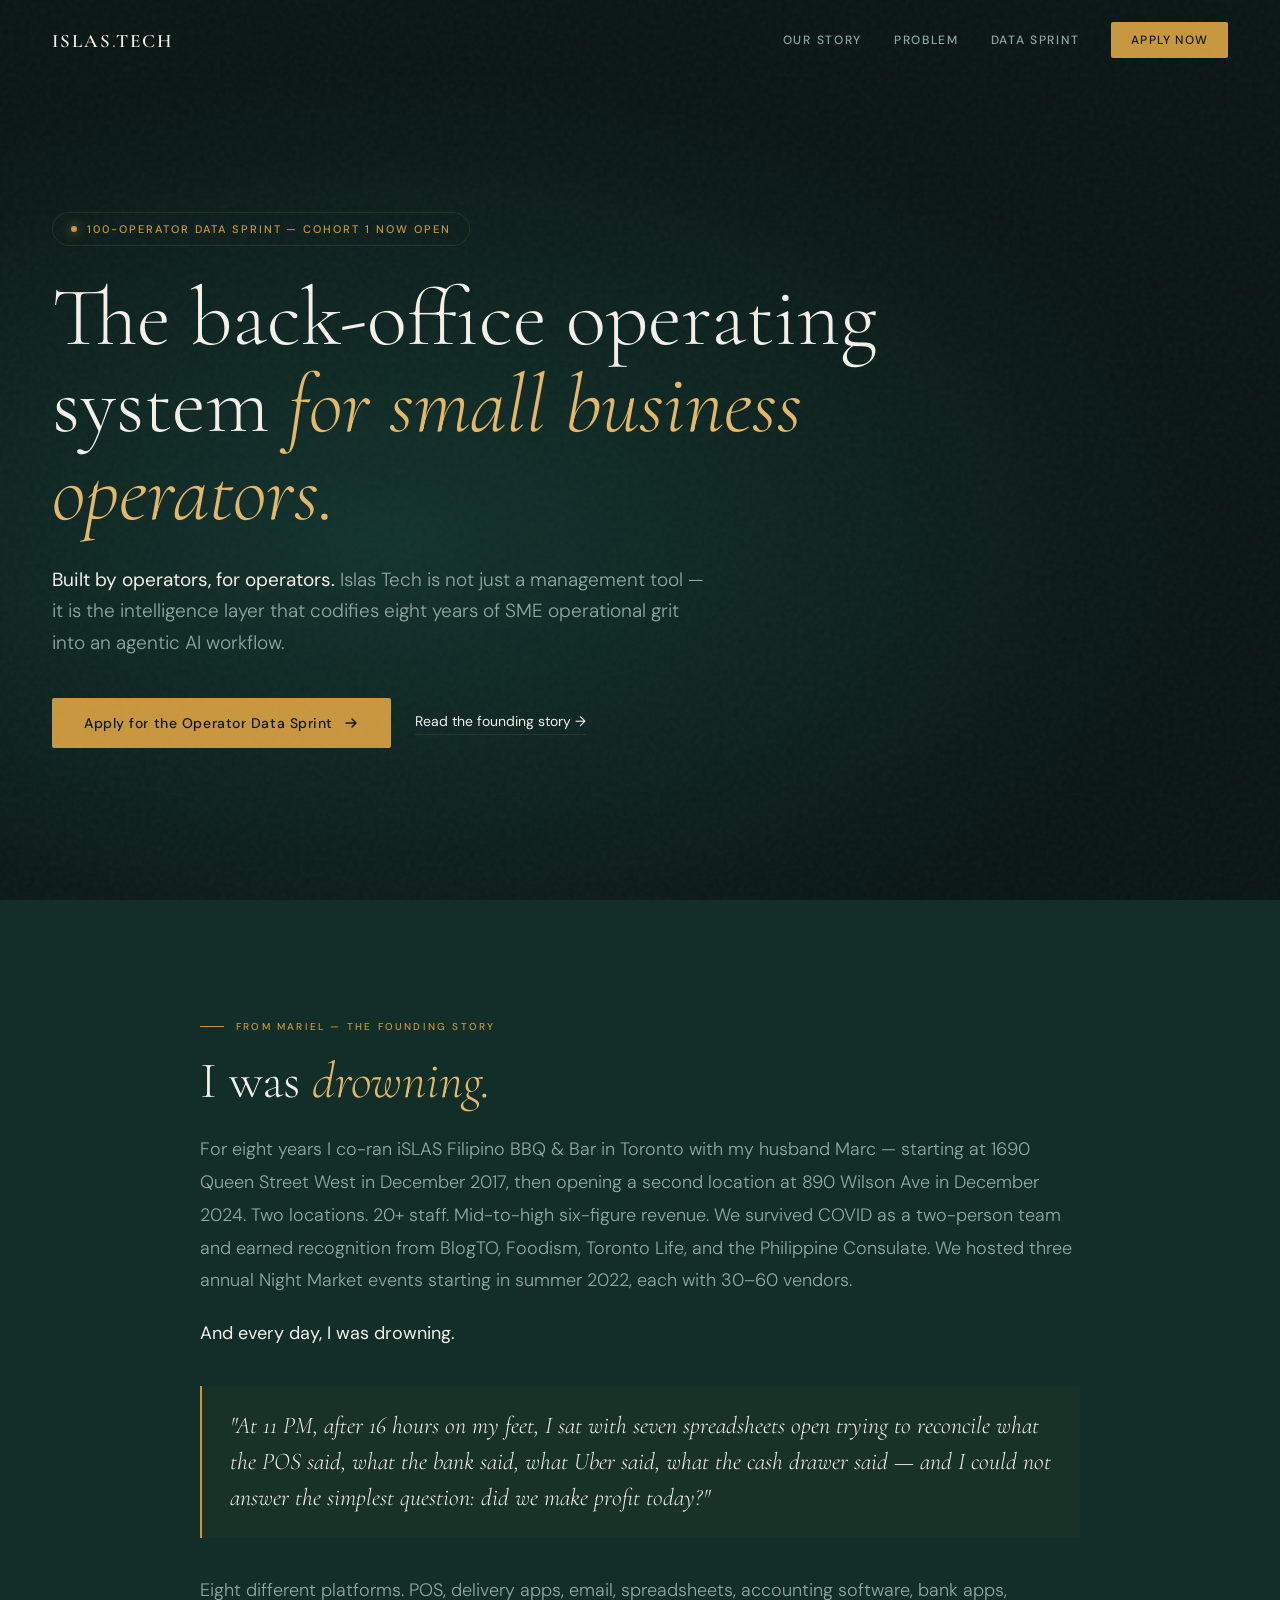
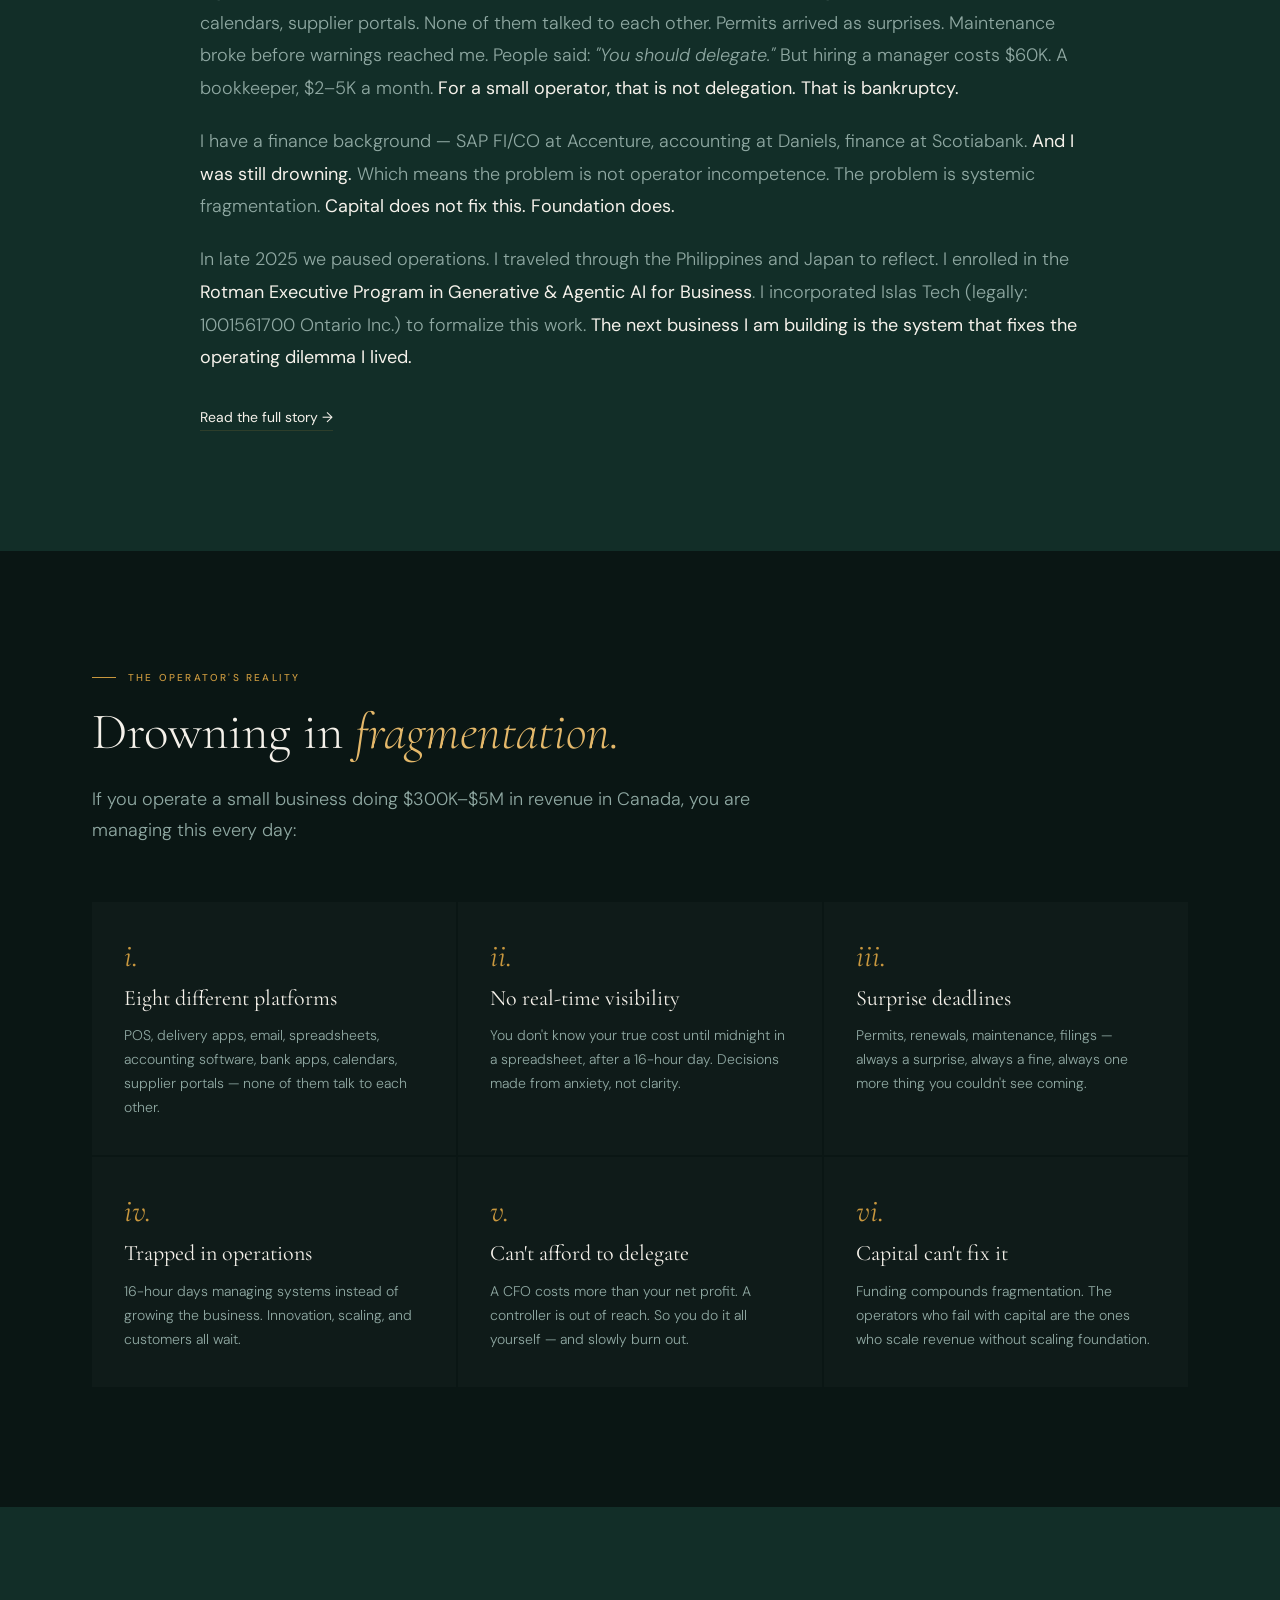
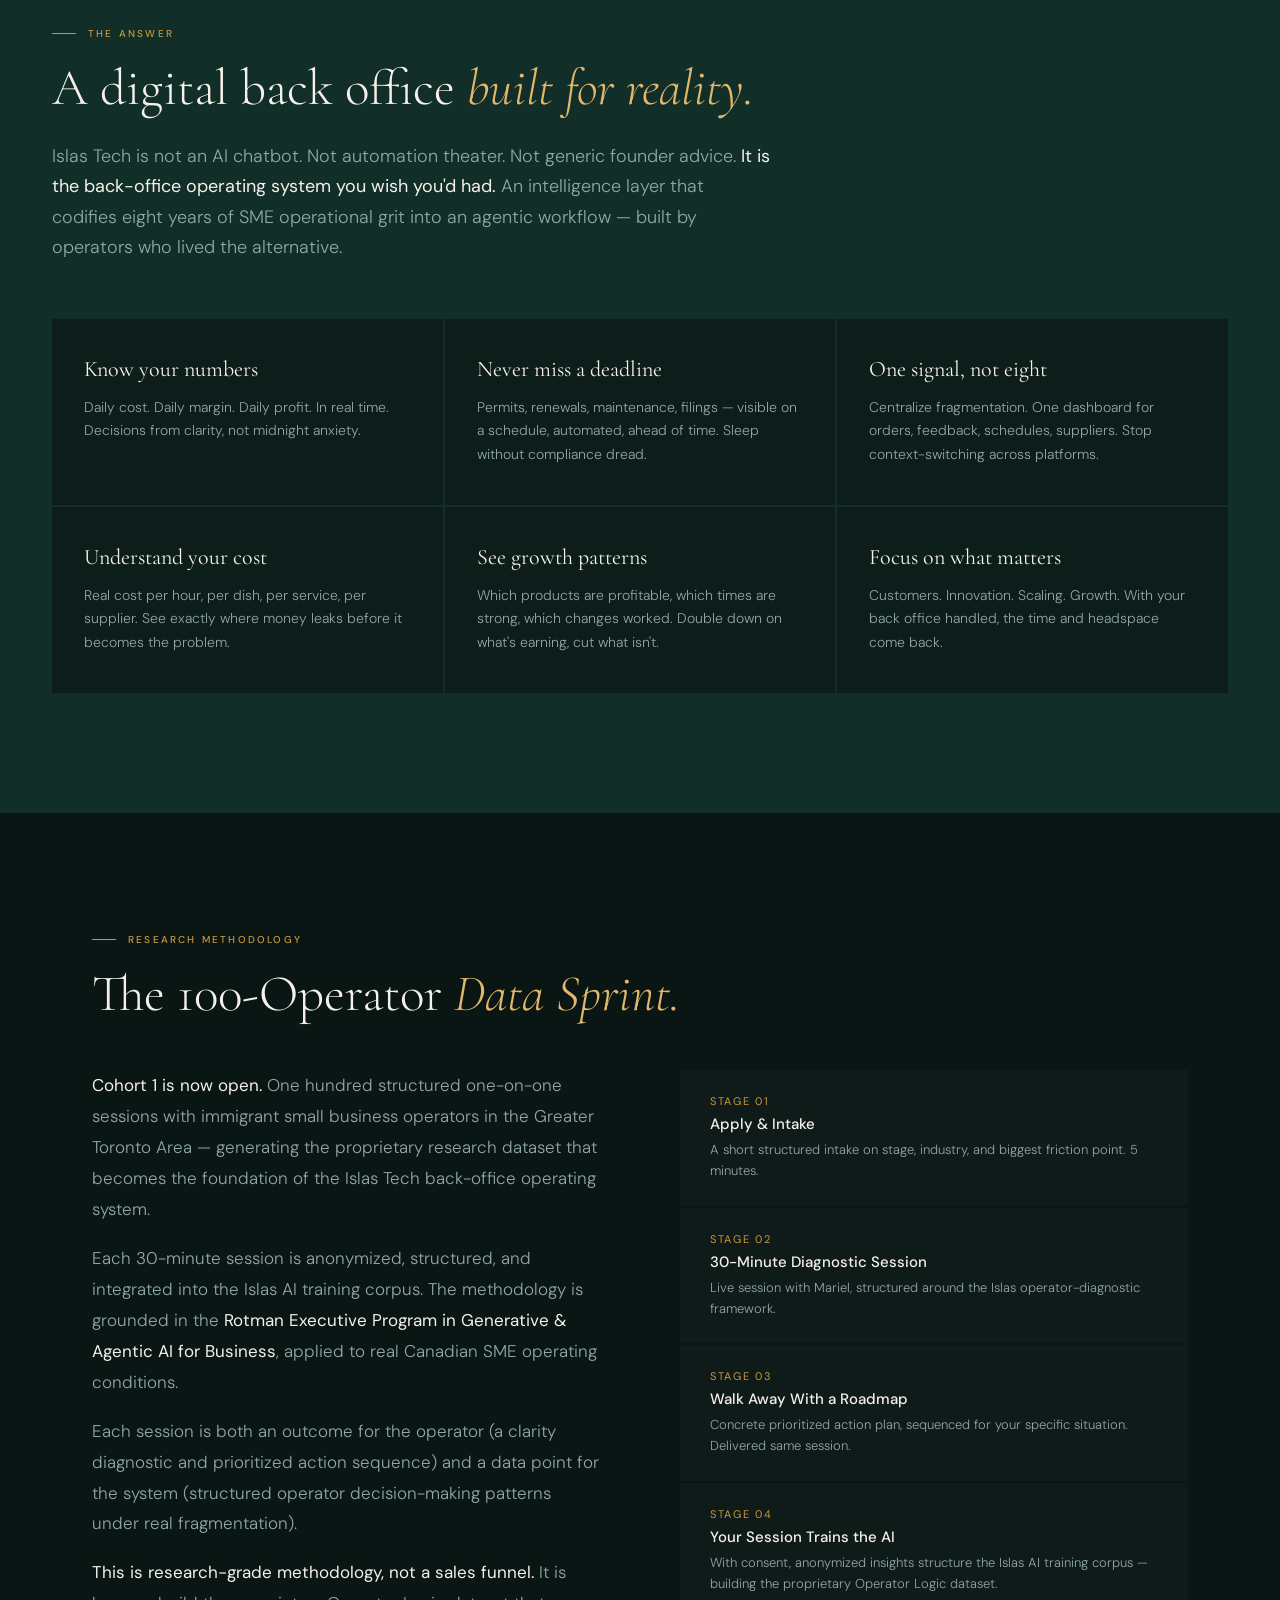
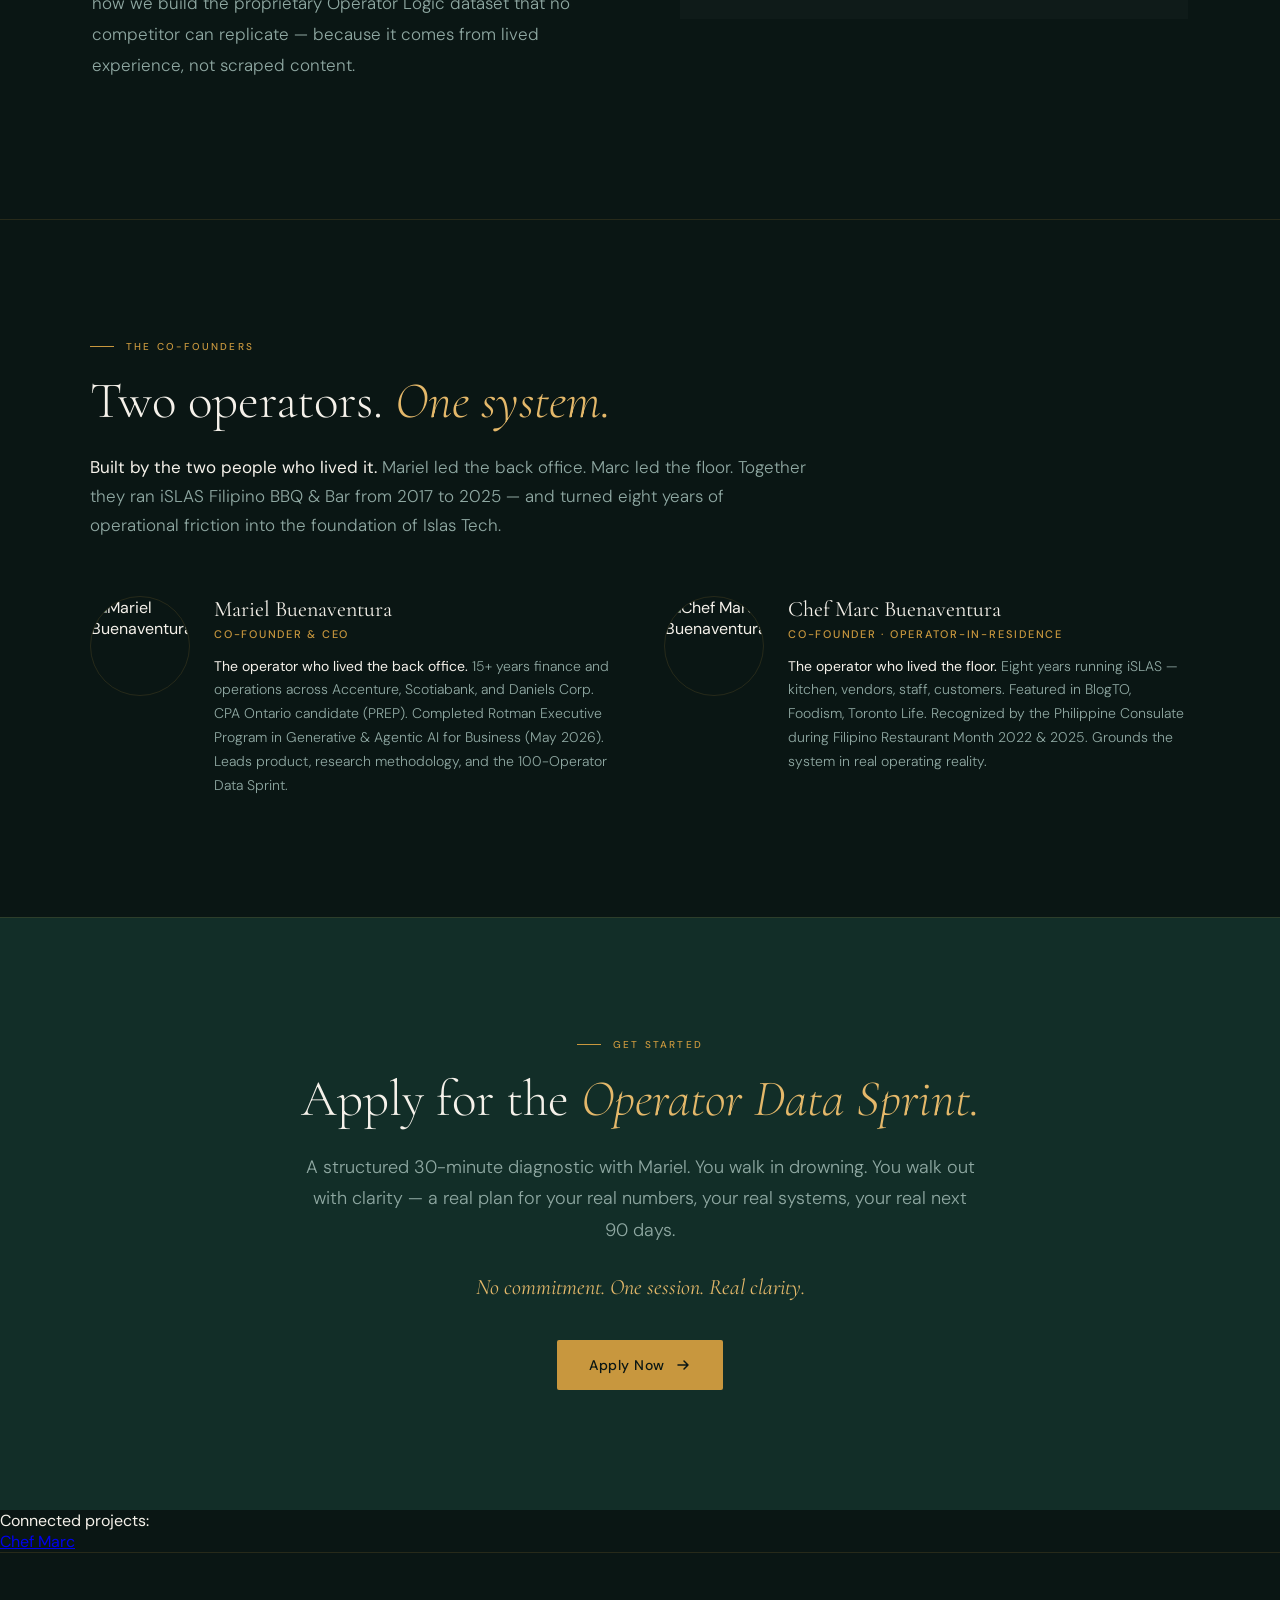
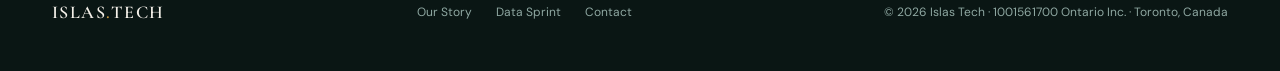
==== sites/islastech/index.html @ 88775cd3 "Initial deployment: Islas Tech + Chef Marc + Islas Hospitality ecosystem" ====
<!DOCTYPE html>
<html lang="en">
<head>
  <meta charset="UTF-8" />
  <meta name="viewport" content="width=device-width, initial-scale=1.0" />
  <title>Islas Tech — The back-office operating system for small business operators</title>
  <meta name="description" content="Built by operators, for operators. Islas Tech codifies eight years of SME operational grit into agentic AI. Apply for the 100-Operator Data Sprint.">
  <link rel="preconnect" href="https://fonts.googleapis.com">
  <link rel="preconnect" href="https://fonts.gstatic.com" crossorigin>
  <link href="https://fonts.googleapis.com/css2?family=Cormorant+Garamond:ital,wght@0,300;0,400;0,600;1,300;1,400&family=DM+Sans:wght@300;400;500&display=swap" rel="stylesheet">
  <style>
    :root {
      --ink: #0a1614;
      --forest: #122e28;
      --forest-mid: #1a4f47;
      --gold: #c8973e;
      --gold-light: #e4b86a;
      --gold-dim: rgba(200,151,62,0.15);
      --cream: #f5f1ea;
      --mist: #8fa8a2;
      --mist-dim: rgba(143,168,162,0.4);
    }
    *, *::before, *::after { box-sizing: border-box; margin: 0; padding: 0; }
    html { scroll-behavior: smooth; }
    body { font-family: 'DM Sans', sans-serif; background: var(--ink); color: var(--cream); overflow-x: hidden; }
    body::after {
      content: ''; position: fixed; inset: 0;
      background-image: url("data:image/svg+xml,%3Csvg viewBox='0 0 200 200' xmlns='http://www.w3.org/2000/svg'%3E%3Cfilter id='n'%3E%3CfeTurbulence type='fractalNoise' baseFrequency='0.85' numOctaves='4' stitchTiles='stitch'/%3E%3C/filter%3E%3Crect width='100%25' height='100%25' filter='url(%23n)' opacity='0.035'/%3E%3C/svg%3E");
      pointer-events: none; z-index: 999;
    }

    /* NAV */
    nav { position: fixed; top: 0; left: 0; right: 0; z-index: 100; display: flex; justify-content: space-between; align-items: center; padding: 22px 52px; transition: all 0.4s; }
    nav.scrolled { background: rgba(10,22,20,0.94); backdrop-filter: blur(16px); border-bottom: 1px solid var(--gold-dim); }
    .nav-logo { font-family: 'Cormorant Garamond', serif; font-size: 19px; font-weight: 600; letter-spacing: 0.1em; color: var(--cream); text-decoration: none; }
    .nav-logo span { color: var(--gold); }
    .nav-links { display: flex; gap: 32px; align-items: center; }
    .nav-link { font-size: 12px; font-weight: 500; letter-spacing: 0.14em; text-transform: uppercase; color: var(--mist); text-decoration: none; transition: color 0.2s; }
    .nav-link:hover { color: var(--gold); }
    .nav-cta { font-size: 12px; font-weight: 500; letter-spacing: 0.1em; text-transform: uppercase; color: var(--ink); background: var(--gold); padding: 10px 20px; border-radius: 2px; text-decoration: none; transition: background 0.2s; }
    .nav-cta:hover { background: var(--gold-light); }

    /* HERO */
    .hero { min-height: 100vh; display: flex; flex-direction: column; justify-content: center; padding: 160px 52px 100px; position: relative; overflow: hidden; }
    .hero-bg { position: absolute; inset: 0; background: radial-gradient(ellipse 100% 80% at 30% 60%, rgba(26,79,71,0.5) 0%, var(--ink) 65%); }
    .hero-grid { position: absolute; inset: 0; background-image: linear-gradient(rgba(200,151,62,0.04) 1px, transparent 1px), linear-gradient(90deg, rgba(200,151,62,0.04) 1px, transparent 1px); background-size: 72px 72px; mask-image: linear-gradient(to bottom, transparent, rgba(0,0,0,0.3) 40%, transparent); }
    .hero-content { position: relative; z-index: 2; max-width: 920px; }
    .status-pill { display: inline-flex; align-items: center; gap: 10px; padding: 9px 18px; border: 1px solid var(--gold-dim); border-radius: 100px; font-size: 11px; font-weight: 500; letter-spacing: 0.18em; color: var(--gold); text-transform: uppercase; margin-bottom: 28px; opacity: 0; animation: fadeUp 0.7s 0.2s forwards; }
    .status-pill .dot { width: 6px; height: 6px; border-radius: 50%; background: var(--gold); box-shadow: 0 0 12px var(--gold); animation: pulse 2.5s ease-in-out infinite; }
    @keyframes pulse { 0%, 100% { opacity: 1; box-shadow: 0 0 12px var(--gold); } 50% { opacity: 0.5; box-shadow: 0 0 4px var(--gold); } }
    .hero h1 { font-family: 'Cormorant Garamond', serif; font-size: clamp(46px, 6.5vw, 84px); font-weight: 300; line-height: 1.05; color: var(--cream); margin-bottom: 28px; opacity: 0; animation: fadeUp 0.9s 0.4s forwards; }
    .hero h1 em { font-style: italic; color: var(--gold-light); }
    .hero-sub { font-size: 19px; font-weight: 300; color: var(--mist); max-width: 660px; line-height: 1.65; margin-bottom: 40px; opacity: 0; animation: fadeUp 0.9s 0.6s forwards; }
    .hero-sub strong { color: var(--cream); font-weight: 400; }
    .hero-actions { display: flex; gap: 24px; align-items: center; flex-wrap: wrap; opacity: 0; animation: fadeUp 0.9s 0.8s forwards; }
    .btn-primary { display: inline-flex; align-items: center; gap: 10px; background: var(--gold); color: var(--ink); font-size: 14px; font-weight: 500; letter-spacing: 0.04em; padding: 16px 32px; border-radius: 2px; text-decoration: none; transition: all 0.2s; }
    .btn-primary:hover { background: var(--gold-light); transform: translateY(-1px); box-shadow: 0 12px 40px rgba(200,151,62,0.35); }
    .btn-primary svg { transition: transform 0.2s; }
    .btn-primary:hover svg { transform: translateX(4px); }
    .btn-text { display: inline-flex; align-items: center; gap: 8px; color: var(--cream); font-size: 14px; font-weight: 400; text-decoration: none; border-bottom: 1px solid var(--gold-dim); padding-bottom: 4px; transition: all 0.2s; }
    .btn-text:hover { color: var(--gold); border-bottom-color: var(--gold); }

    /* SECTION SHARED */
    .section-tag { font-size: 10px; font-weight: 500; letter-spacing: 0.22em; text-transform: uppercase; color: var(--gold); margin-bottom: 20px; display: flex; align-items: center; gap: 12px; }
    .section-tag::before { content: ''; width: 24px; height: 1px; background: var(--gold); }
    h2 { font-family: 'Cormorant Garamond', serif; font-size: clamp(32px, 4vw, 52px); font-weight: 300; line-height: 1.1; color: var(--cream); margin-bottom: 24px; }
    h2 em { font-style: italic; color: var(--gold-light); }

    /* TESTIMONY SECTION */
    .testimony-section { background: var(--forest); padding: 120px 52px; }
    .testimony-inner { max-width: 880px; margin: 0 auto; }
    .testimony-inner p { font-size: 18px; font-weight: 300; line-height: 1.82; color: var(--mist); margin-bottom: 20px; }
    .testimony-inner p strong { color: var(--cream); font-weight: 400; }
    .pull-quote { border-left: 2px solid var(--gold); padding: 22px 28px; margin: 36px 0; background: rgba(200,151,62,0.04); }
    .pull-quote p { font-family: 'Cormorant Garamond', serif; font-size: 24px; font-weight: 300; font-style: italic; color: var(--cream); line-height: 1.5; margin: 0; }
    .testimony-link { margin-top: 32px; }

    /* PROBLEM SECTION */
    .problem-section { padding: 120px 52px; max-width: 1200px; margin: 0 auto; }
    .problem-intro { max-width: 720px; margin-bottom: 56px; }
    .problem-intro p { font-size: 18px; font-weight: 300; line-height: 1.7; color: var(--mist); }
    .problem-grid { display: grid; grid-template-columns: repeat(3, 1fr); gap: 2px; }
    .problem-card { background: rgba(255,255,255,0.02); padding: 36px 32px; border-top: 2px solid transparent; transition: all 0.3s; }
    .problem-card:hover { border-top-color: var(--gold); background: rgba(200,151,62,0.04); }
    .problem-num { font-family: 'Cormorant Garamond', serif; font-size: 32px; font-style: italic; color: var(--gold); margin-bottom: 12px; line-height: 1; }
    .problem-card h3 { font-family: 'Cormorant Garamond', serif; font-size: 22px; font-weight: 400; color: var(--cream); margin-bottom: 12px; line-height: 1.3; }
    .problem-card p { font-size: 14px; font-weight: 300; color: var(--mist); line-height: 1.7; }

    /* SOLUTION SECTION */
    .solution-section { background: var(--forest); padding: 120px 52px; }
    .solution-inner { max-width: 1200px; margin: 0 auto; }
    .solution-intro { max-width: 720px; margin-bottom: 56px; }
    .solution-intro p { font-size: 18px; font-weight: 300; line-height: 1.7; color: var(--mist); }
    .solution-intro strong { color: var(--cream); font-weight: 400; }
    .solution-grid { display: grid; grid-template-columns: repeat(3, 1fr); gap: 2px; }
    .solution-card { background: rgba(10,22,20,0.7); padding: 36px 32px; border-bottom: 2px solid transparent; transition: all 0.3s; }
    .solution-card:hover { border-bottom-color: var(--gold); background: rgba(10,22,20,0.95); }
    .solution-card h3 { font-family: 'Cormorant Garamond', serif; font-size: 22px; font-weight: 400; color: var(--cream); margin-bottom: 12px; line-height: 1.3; }
    .solution-card p { font-size: 14px; font-weight: 300; color: var(--mist); line-height: 1.7; }

    /* DATA SPRINT SECTION */
    .sprint-section { padding: 120px 52px; max-width: 1200px; margin: 0 auto; }
    .sprint-grid { display: grid; grid-template-columns: 1fr 1fr; gap: 80px; align-items: start; }
    .sprint-text p { font-size: 17px; font-weight: 300; line-height: 1.82; color: var(--mist); margin-bottom: 18px; }
    .sprint-text strong { color: var(--cream); font-weight: 400; }
    .sprint-stages { display: flex; flex-direction: column; gap: 2px; }
    .sprint-stage { padding: 24px 28px; background: rgba(255,255,255,0.02); border-left: 2px solid transparent; transition: all 0.3s; }
    .sprint-stage:hover { border-left-color: var(--gold); background: rgba(200,151,62,0.04); }
    .sprint-stage-num { font-size: 11px; letter-spacing: 0.15em; text-transform: uppercase; color: var(--gold); margin-bottom: 6px; }
    .sprint-stage h4 { font-size: 15px; font-weight: 500; color: var(--cream); margin-bottom: 6px; }
    .sprint-stage p { font-size: 13px; font-weight: 300; color: var(--mist); line-height: 1.6; }

    /* CO-FOUNDERS COMPACT */
    .founders-compact { background: var(--ink); padding: 120px 52px; border-top: 1px solid var(--gold-dim); }
    .founders-compact-inner { max-width: 1100px; margin: 0 auto; }
    .founders-compact-header { max-width: 720px; margin-bottom: 56px; }
    .founders-compact-header p { font-size: 17px; font-weight: 300; line-height: 1.7; color: var(--mist); margin-top: 16px; }
    .founders-compact-header strong { color: var(--cream); font-weight: 400; }
    .founders-compact-grid { display: grid; grid-template-columns: 1fr 1fr; gap: 48px; }
    .founder-row { display: grid; grid-template-columns: 100px 1fr; gap: 24px; align-items: start; }
    .founder-avatar { width: 100px; height: 100px; border-radius: 50%; overflow: hidden; border: 1px solid var(--gold-dim); }
    .founder-avatar img { width: 100%; height: 100%; object-fit: cover; object-position: center top; display: block; }
    .founder-info-name { font-family: 'Cormorant Garamond', serif; font-size: 22px; font-weight: 400; color: var(--cream); line-height: 1.2; margin-bottom: 4px; }
    .founder-info-role { font-size: 11px; font-weight: 500; letter-spacing: 0.16em; text-transform: uppercase; color: var(--gold); margin-bottom: 14px; }
    .founder-info-bio { font-size: 14px; font-weight: 300; line-height: 1.7; color: var(--mist); }
    .founder-info-bio strong { color: var(--cream); font-weight: 400; }

    /* APPLY CTA */
    .apply-section { background: var(--forest); padding: 120px 52px; text-align: center; border-top: 1px solid var(--gold-dim); }    .apply-inner { max-width: 680px; margin: 0 auto; }
    .apply-section h2 { font-size: clamp(36px, 4vw, 56px); margin-bottom: 24px; }
    .apply-section > .apply-inner > p { font-size: 18px; font-weight: 300; color: var(--mist); line-height: 1.75; margin-bottom: 16px; }
    .apply-section .tagline { font-family: 'Cormorant Garamond', serif; font-size: 22px; font-style: italic; color: var(--gold-light); margin: 28px 0 40px; }

    /* FOOTER */
    footer { border-top: 1px solid var(--gold-dim); padding: 48px 52px; display: flex; justify-content: space-between; align-items: center; flex-wrap: wrap; gap: 16px; }
    .footer-logo { font-family: 'Cormorant Garamond', serif; font-size: 18px; font-weight: 600; color: var(--cream); letter-spacing: 0.08em; }
    .footer-logo span { color: var(--gold); }
    footer p { font-size: 12px; color: var(--mist); }
    .footer-meta { display: flex; gap: 24px; align-items: center; }
    .footer-meta a { font-size: 12px; color: var(--mist); text-decoration: none; transition: color 0.2s; }
    .footer-meta a:hover { color: var(--gold); }

    /* ANIMATIONS */
    @keyframes fadeUp { from { opacity: 0; transform: translateY(24px); } to { opacity: 1; transform: translateY(0); } }

    /* RESPONSIVE */
    @media (max-width: 900px) {
      nav { padding: 20px 24px; }
      .nav-links .nav-link { display: none; }
      .hero { padding: 120px 24px 80px; }
      .hero-actions { gap: 16px; }
      .testimony-section { padding: 80px 24px; }
      .problem-section { padding: 80px 24px; }
      .problem-grid { grid-template-columns: 1fr; }
      .solution-section { padding: 80px 24px; }
      .solution-grid { grid-template-columns: 1fr; }
      .sprint-section { padding: 80px 24px; }
      .sprint-grid { grid-template-columns: 1fr; gap: 48px; }
      .founders-compact { padding: 80px 24px; }
      .founders-compact-grid { grid-template-columns: 1fr; gap: 40px; }
      .founder-row { grid-template-columns: 80px 1fr; gap: 20px; }
      .founder-avatar { width: 80px; height: 80px; }
      .apply-section { padding: 80px 24px; }
      footer { flex-direction: column; gap: 16px; text-align: center; padding: 40px 24px; }
    }
  </style>
</head>
<body>

  <nav id="nav">
    <a href="index.html" class="nav-logo">ISLAS<span>.</span>TECH</a>
    <div class="nav-links">
      <a href="about.html" class="nav-link">Our Story</a>
      <a href="#problem" class="nav-link">Problem</a>
      <a href="#sprint" class="nav-link">Data Sprint</a>
      <a href="https://calendly.com/mariel-islastech" class="nav-cta">Apply Now</a>
    </div>
  </nav>

  <!-- HERO -->
  <section class="hero">
    <div class="hero-bg"></div>
    <div class="hero-grid"></div>
    <div class="hero-content">
      <div class="status-pill">
        <span class="dot"></span>
        <span>100-Operator Data Sprint — Cohort 1 Now Open</span>
      </div>
      <h1>The back-office operating system <em>for small business operators.</em></h1>
      <p class="hero-sub"><strong>Built by operators, for operators.</strong> Islas Tech is not just a management tool — it is the intelligence layer that codifies eight years of SME operational grit into an agentic AI workflow.</p>
      <div class="hero-actions">
        <a href="https://calendly.com/mariel-islastech" class="btn-primary">
          Apply for the Operator Data Sprint
          <svg width="16" height="16" viewBox="0 0 16 16" fill="none"><path d="M3 8h10M9 4l4 4-4 4" stroke="currentColor" stroke-width="1.5" stroke-linecap="round" stroke-linejoin="round"/></svg>
        </a>
        <a href="about.html" class="btn-text">Read the founding story →</a>
      </div>
    </div>
  </section>

  <!-- TESTIMONY -->
  <section class="testimony-section">
    <div class="testimony-inner">
      <div class="section-tag">From Mariel — The Founding Story</div>
      <h2>I was <em>drowning.</em></h2>
      <p>For eight years I co-ran iSLAS Filipino BBQ & Bar in Toronto with my husband Marc — starting at 1690 Queen Street West in December 2017, then opening a second location at 890 Wilson Ave in December 2024. Two locations. 20+ staff. Mid-to-high six-figure revenue. We survived COVID as a two-person team and earned recognition from BlogTO, Foodism, Toronto Life, and the Philippine Consulate. We hosted three annual Night Market events starting in summer 2022, each with 30–60 vendors.</p>
      <p><strong>And every day, I was drowning.</strong></p>
      <div class="pull-quote">
        <p>"At 11 PM, after 16 hours on my feet, I sat with seven spreadsheets open trying to reconcile what the POS said, what the bank said, what Uber said, what the cash drawer said — and I could not answer the simplest question: did we make profit today?"</p>
      </div>
      <p>Eight different platforms. POS, delivery apps, email, spreadsheets, accounting software, bank apps, calendars, supplier portals. None of them talked to each other. Permits arrived as surprises. Maintenance broke before warnings reached me. People said: <em>"You should delegate."</em> But hiring a manager costs $60K. A bookkeeper, $2–5K a month. <strong>For a small operator, that is not delegation. That is bankruptcy.</strong></p>
      <p>I have a finance background — SAP FI/CO at Accenture, accounting at Daniels, finance at Scotiabank. <strong>And I was still drowning.</strong> Which means the problem is not operator incompetence. The problem is systemic fragmentation. <strong>Capital does not fix this. Foundation does.</strong></p>
      <p>In late 2025 we paused operations. I traveled through the Philippines and Japan to reflect. I enrolled in the <strong>Rotman Executive Program in Generative & Agentic AI for Business</strong>. I incorporated Islas Tech (legally: 1001561700 Ontario Inc.) to formalize this work. <strong>The next business I am building is the system that fixes the operating dilemma I lived.</strong></p>
      <div class="testimony-link">
        <a href="about.html" class="btn-text">Read the full story →</a>
      </div>
    </div>
  </section>

  <!-- PROBLEM -->
  <section class="problem-section" id="problem">
    <div class="section-tag">The Operator's Reality</div>
    <h2>Drowning in <em>fragmentation.</em></h2>
    <div class="problem-intro">
      <p>If you operate a small business doing $300K–$5M in revenue in Canada, you are managing this every day:</p>
    </div>
    <div class="problem-grid">
      <div class="problem-card">
        <div class="problem-num">i.</div>
        <h3>Eight different platforms</h3>
        <p>POS, delivery apps, email, spreadsheets, accounting software, bank apps, calendars, supplier portals — none of them talk to each other.</p>
      </div>
      <div class="problem-card">
        <div class="problem-num">ii.</div>
        <h3>No real-time visibility</h3>
        <p>You don't know your true cost until midnight in a spreadsheet, after a 16-hour day. Decisions made from anxiety, not clarity.</p>
      </div>
      <div class="problem-card">
        <div class="problem-num">iii.</div>
        <h3>Surprise deadlines</h3>
        <p>Permits, renewals, maintenance, filings — always a surprise, always a fine, always one more thing you couldn't see coming.</p>
      </div>
      <div class="problem-card">
        <div class="problem-num">iv.</div>
        <h3>Trapped in operations</h3>
        <p>16-hour days managing systems instead of growing the business. Innovation, scaling, and customers all wait.</p>
      </div>
      <div class="problem-card">
        <div class="problem-num">v.</div>
        <h3>Can't afford to delegate</h3>
        <p>A CFO costs more than your net profit. A controller is out of reach. So you do it all yourself — and slowly burn out.</p>
      </div>
      <div class="problem-card">
        <div class="problem-num">vi.</div>
        <h3>Capital can't fix it</h3>
        <p>Funding compounds fragmentation. The operators who fail with capital are the ones who scale revenue without scaling foundation.</p>
      </div>
    </div>
  </section>

  <!-- SOLUTION -->
  <section class="solution-section">
    <div class="solution-inner">
      <div class="section-tag">The Answer</div>
      <h2>A digital back office <em>built for reality.</em></h2>
      <div class="solution-intro">
        <p>Islas Tech is not an AI chatbot. Not automation theater. Not generic founder advice. <strong>It is the back-office operating system you wish you'd had.</strong> An intelligence layer that codifies eight years of SME operational grit into an agentic workflow — built by operators who lived the alternative.</p>
      </div>
      <div class="solution-grid">
        <div class="solution-card">
          <h3>Know your numbers</h3>
          <p>Daily cost. Daily margin. Daily profit. In real time. Decisions from clarity, not midnight anxiety.</p>
        </div>
        <div class="solution-card">
          <h3>Never miss a deadline</h3>
          <p>Permits, renewals, maintenance, filings — visible on a schedule, automated, ahead of time. Sleep without compliance dread.</p>
        </div>
        <div class="solution-card">
          <h3>One signal, not eight</h3>
          <p>Centralize fragmentation. One dashboard for orders, feedback, schedules, suppliers. Stop context-switching across platforms.</p>
        </div>
        <div class="solution-card">
          <h3>Understand your cost</h3>
          <p>Real cost per hour, per dish, per service, per supplier. See exactly where money leaks before it becomes the problem.</p>
        </div>
        <div class="solution-card">
          <h3>See growth patterns</h3>
          <p>Which products are profitable, which times are strong, which changes worked. Double down on what's earning, cut what isn't.</p>
        </div>
        <div class="solution-card">
          <h3>Focus on what matters</h3>
          <p>Customers. Innovation. Scaling. Growth. With your back office handled, the time and headspace come back.</p>
        </div>
      </div>
    </div>
  </section>

  <!-- DATA SPRINT (Research Methodology) -->
  <section class="sprint-section" id="sprint">
    <div class="section-tag">Research Methodology</div>
    <h2>The 100-Operator <em>Data Sprint.</em></h2>
    <div class="sprint-grid" style="margin-top: 48px;">
      <div class="sprint-text">
        <p><strong>Cohort 1 is now open.</strong> One hundred structured one-on-one sessions with immigrant small business operators in the Greater Toronto Area — generating the proprietary research dataset that becomes the foundation of the Islas Tech back-office operating system.</p>
        <p>Each 30-minute session is anonymized, structured, and integrated into the Islas AI training corpus. The methodology is grounded in the <strong>Rotman Executive Program in Generative & Agentic AI for Business</strong>, applied to real Canadian SME operating conditions.</p>
        <p>Each session is both an outcome for the operator (a clarity diagnostic and prioritized action sequence) and a data point for the system (structured operator decision-making patterns under real fragmentation).</p>
        <p><strong>This is research-grade methodology, not a sales funnel.</strong> It is how we build the proprietary Operator Logic dataset that no competitor can replicate — because it comes from lived experience, not scraped content.</p>
      </div>
      <div class="sprint-stages">
        <div class="sprint-stage">
          <div class="sprint-stage-num">Stage 01</div>
          <h4>Apply & Intake</h4>
          <p>A short structured intake on stage, industry, and biggest friction point. 5 minutes.</p>
        </div>
        <div class="sprint-stage">
          <div class="sprint-stage-num">Stage 02</div>
          <h4>30-Minute Diagnostic Session</h4>
          <p>Live session with Mariel, structured around the Islas operator-diagnostic framework.</p>
        </div>
        <div class="sprint-stage">
          <div class="sprint-stage-num">Stage 03</div>
          <h4>Walk Away With a Roadmap</h4>
          <p>Concrete prioritized action plan, sequenced for your specific situation. Delivered same session.</p>
        </div>
        <div class="sprint-stage">
          <div class="sprint-stage-num">Stage 04</div>
          <h4>Your Session Trains the AI</h4>
          <p>With consent, anonymized insights structure the Islas AI training corpus — building the proprietary Operator Logic dataset.</p>
        </div>
      </div>
    </div>
  </section>

  <!-- CO-FOUNDERS -->
  <section class="founders-compact">
    <div class="founders-compact-inner">
      <div class="founders-compact-header">
        <div class="section-tag">The Co-Founders</div>
        <h2>Two operators. <em>One system.</em></h2>
        <p><strong>Built by the two people who lived it.</strong> Mariel led the back office. Marc led the floor. Together they ran iSLAS Filipino BBQ & Bar from 2017 to 2025 — and turned eight years of operational friction into the foundation of Islas Tech.</p>
      </div>
      <div class="founders-compact-grid">
        <div class="founder-row">
          <div class="founder-avatar">
            <img src="mariel.png" alt="Mariel Buenaventura" onerror="this.style.display='none'; this.parentElement.innerHTML+='<svg viewBox=\"0 0 100 100\" xmlns=\"http://www.w3.org/2000/svg\" style=\"position:absolute;inset:0;width:100%;height:100%\"><rect fill=\"%23122e28\" width=\"100\" height=\"100\"/><text x=\"50\" y=\"50\" font-size=\"30\" font-family=\"Cormorant Garamond,serif\" fill=\"%23c8973e\" text-anchor=\"middle\" dominant-baseline=\"central\" font-weight=\"300\">MB</text></svg>'">
          </div>
          <div>
            <div class="founder-info-name">Mariel Buenaventura</div>
            <div class="founder-info-role">Co-Founder & CEO</div>
            <p class="founder-info-bio"><strong>The operator who lived the back office.</strong> 15+ years finance and operations across Accenture, Scotiabank, and Daniels Corp. CPA Ontario candidate (PREP). Completed Rotman Executive Program in Generative & Agentic AI for Business (May 2026). Leads product, research methodology, and the 100-Operator Data Sprint.</p>
          </div>
        </div>
        <div class="founder-row">
          <div class="founder-avatar">
            <img src="marc.png" alt="Chef Marc Buenaventura" onerror="this.style.display='none'; this.parentElement.innerHTML+='<svg viewBox=\"0 0 100 100\" xmlns=\"http://www.w3.org/2000/svg\" style=\"position:absolute;inset:0;width:100%;height:100%\"><rect fill=\"%23122e28\" width=\"100\" height=\"100\"/><text x=\"50\" y=\"50\" font-size=\"30\" font-family=\"Cormorant Garamond,serif\" fill=\"%23c8973e\" text-anchor=\"middle\" dominant-baseline=\"central\" font-weight=\"300\">MB</text></svg>'">
          </div>
          <div>
            <div class="founder-info-name">Chef Marc Buenaventura</div>
            <div class="founder-info-role">Co-Founder · Operator-in-Residence</div>
            <p class="founder-info-bio"><strong>The operator who lived the floor.</strong> Eight years running iSLAS — kitchen, vendors, staff, customers. Featured in BlogTO, Foodism, Toronto Life. Recognized by the Philippine Consulate during Filipino Restaurant Month 2022 & 2025. Grounds the system in real operating reality.</p>
          </div>
        </div>
      </div>
    </div>
  </section>

  <!-- APPLY CTA -->
  <section class="apply-section">
    <div class="apply-inner">
      <div class="section-tag" style="justify-content:center;">Get Started</div>
      <h2>Apply for the <em>Operator Data Sprint.</em></h2>
      <p>A structured 30-minute diagnostic with Mariel. You walk in drowning. You walk out with clarity — a real plan for your real numbers, your real systems, your real next 90 days.</p>
      <div class="tagline">No commitment. One session. Real clarity.</div>
      <a href="https://calendly.com/mariel-islastech" class="btn-primary">
        Apply Now
        <svg width="16" height="16" viewBox="0 0 16 16" fill="none"><path d="M3 8h10M9 4l4 4-4 4" stroke="currentColor" stroke-width="1.5" stroke-linecap="round" stroke-linejoin="round"/></svg>
      </a>
    </div>
  </section>

  <!-- ECOSYSTEM -->
  <section class="ecosystem-section">
    <div class="ecosystem-inner">
      <p>Connected projects:</p>
      <div class="ecosystem-links">
        <a href="https://marcbuen.com" class="ecosystem-link">Chef Marc</a>
      </div>
    </div>
  </section>

  <footer>
    <div class="footer-logo">ISLAS<span>.</span>TECH</div>
    <div class="footer-meta">
      <a href="about.html">Our Story</a>
      <a href="#sprint">Data Sprint</a>
      <a href="mailto:mariel@islastech.tech">Contact</a>
    </div>
    <p>© 2026 Islas Tech · 1001561700 Ontario Inc. · Toronto, Canada</p>
  </footer>

  <script>
    const nav = document.getElementById('nav');
    window.addEventListener('scroll', () => nav.classList.toggle('scrolled', window.scrollY > 40));
  </script>

</body>
</html>
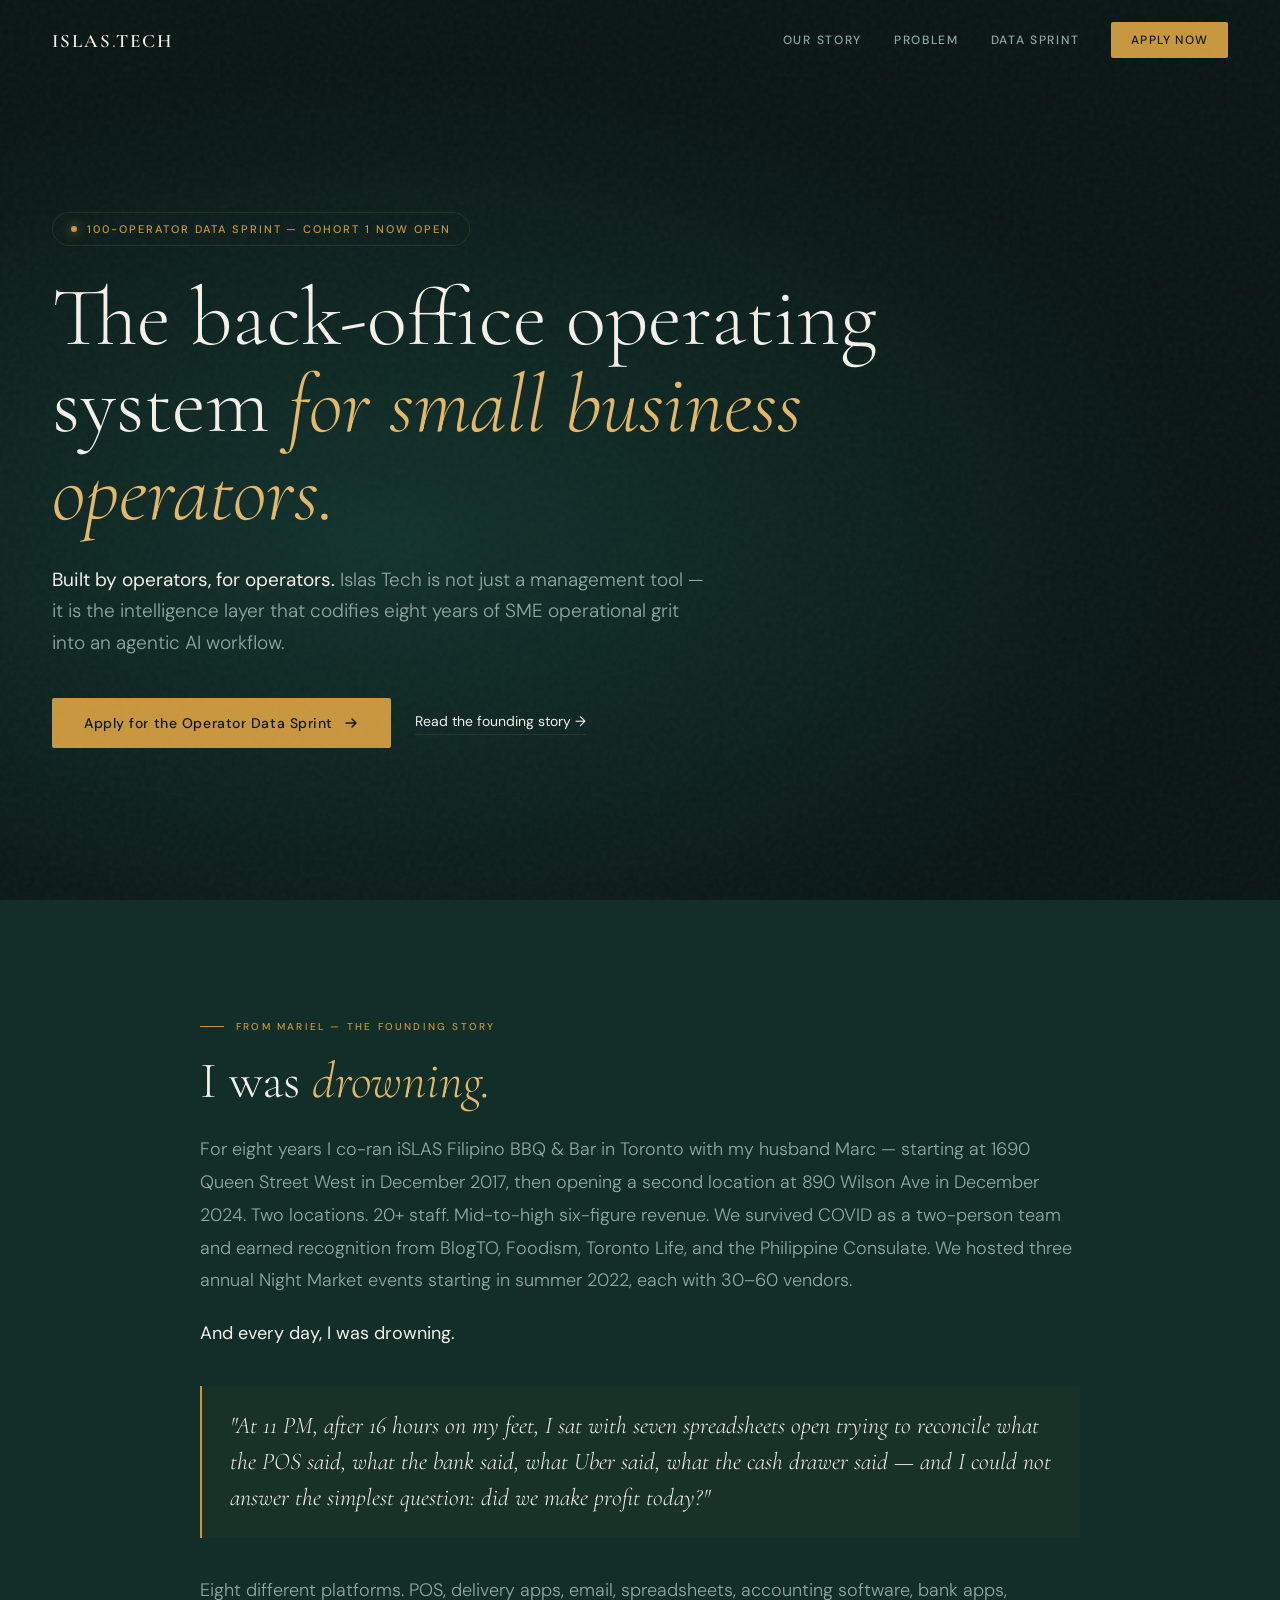
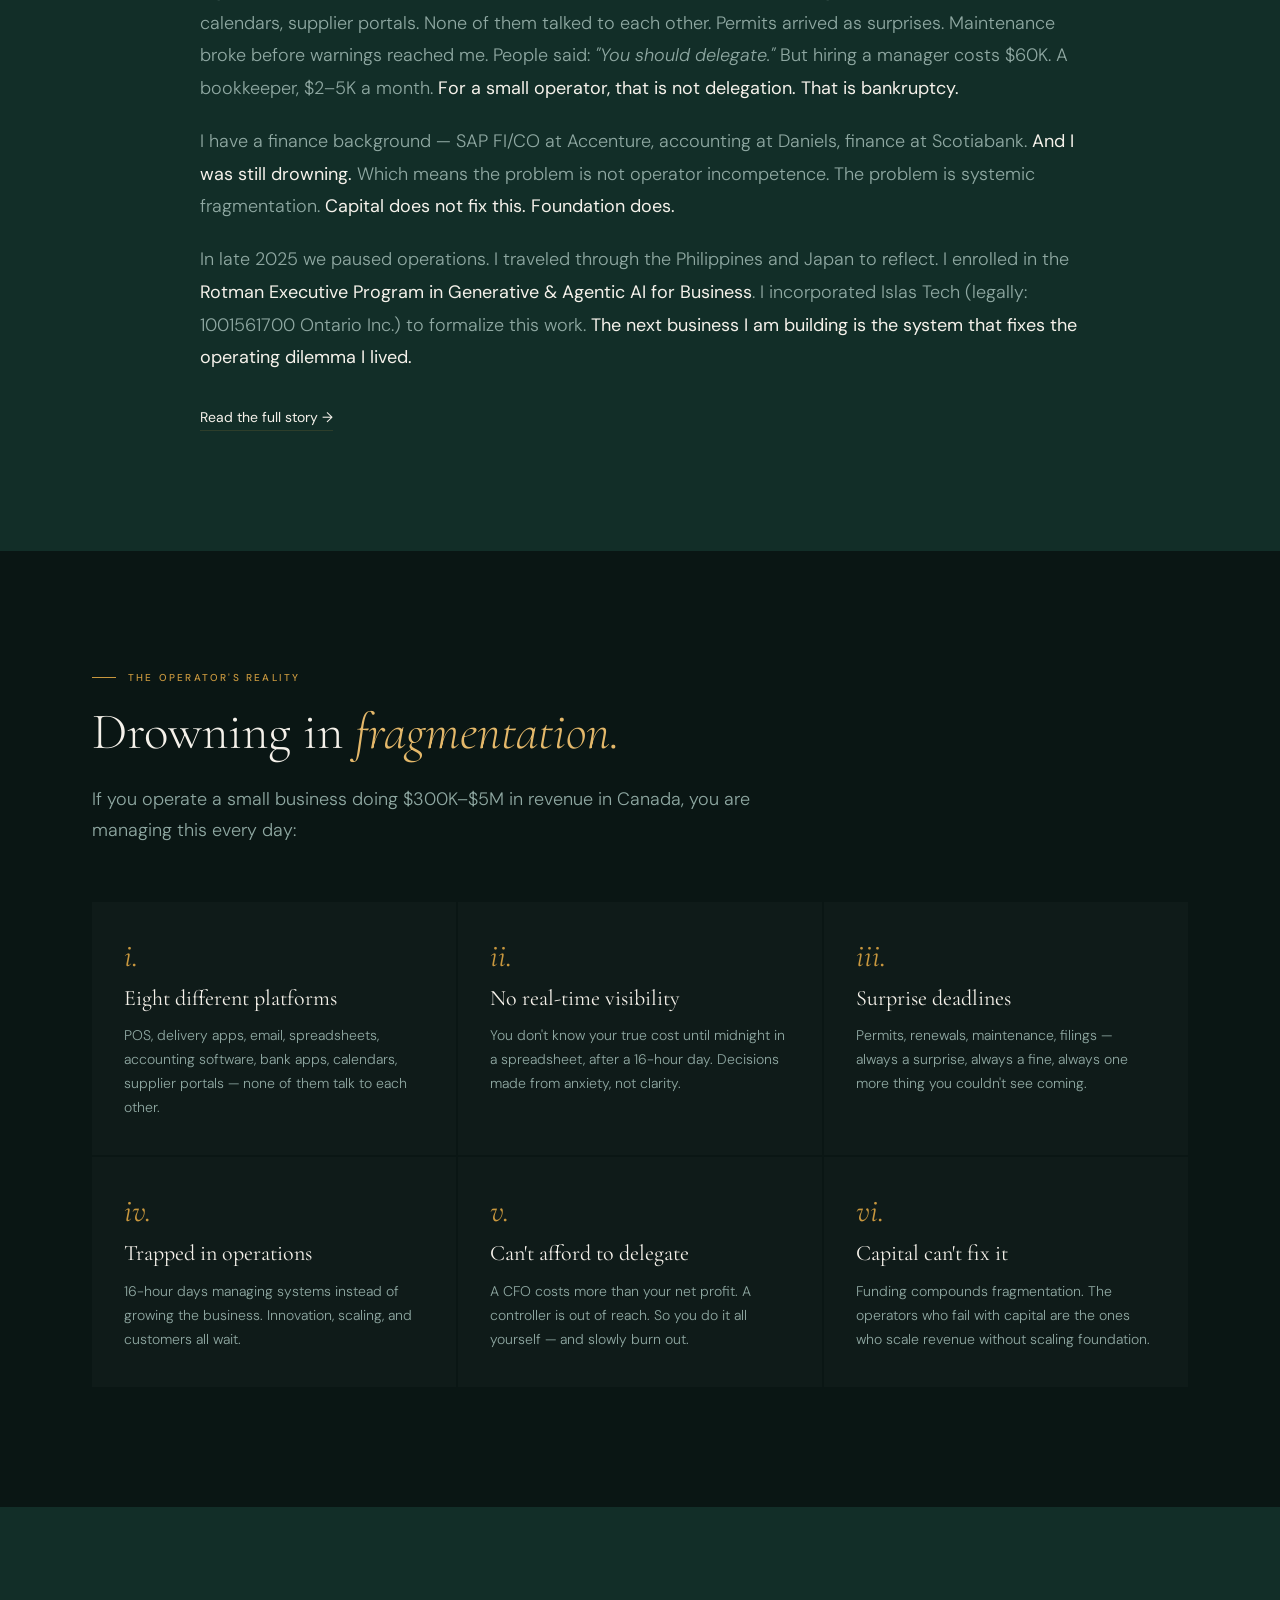
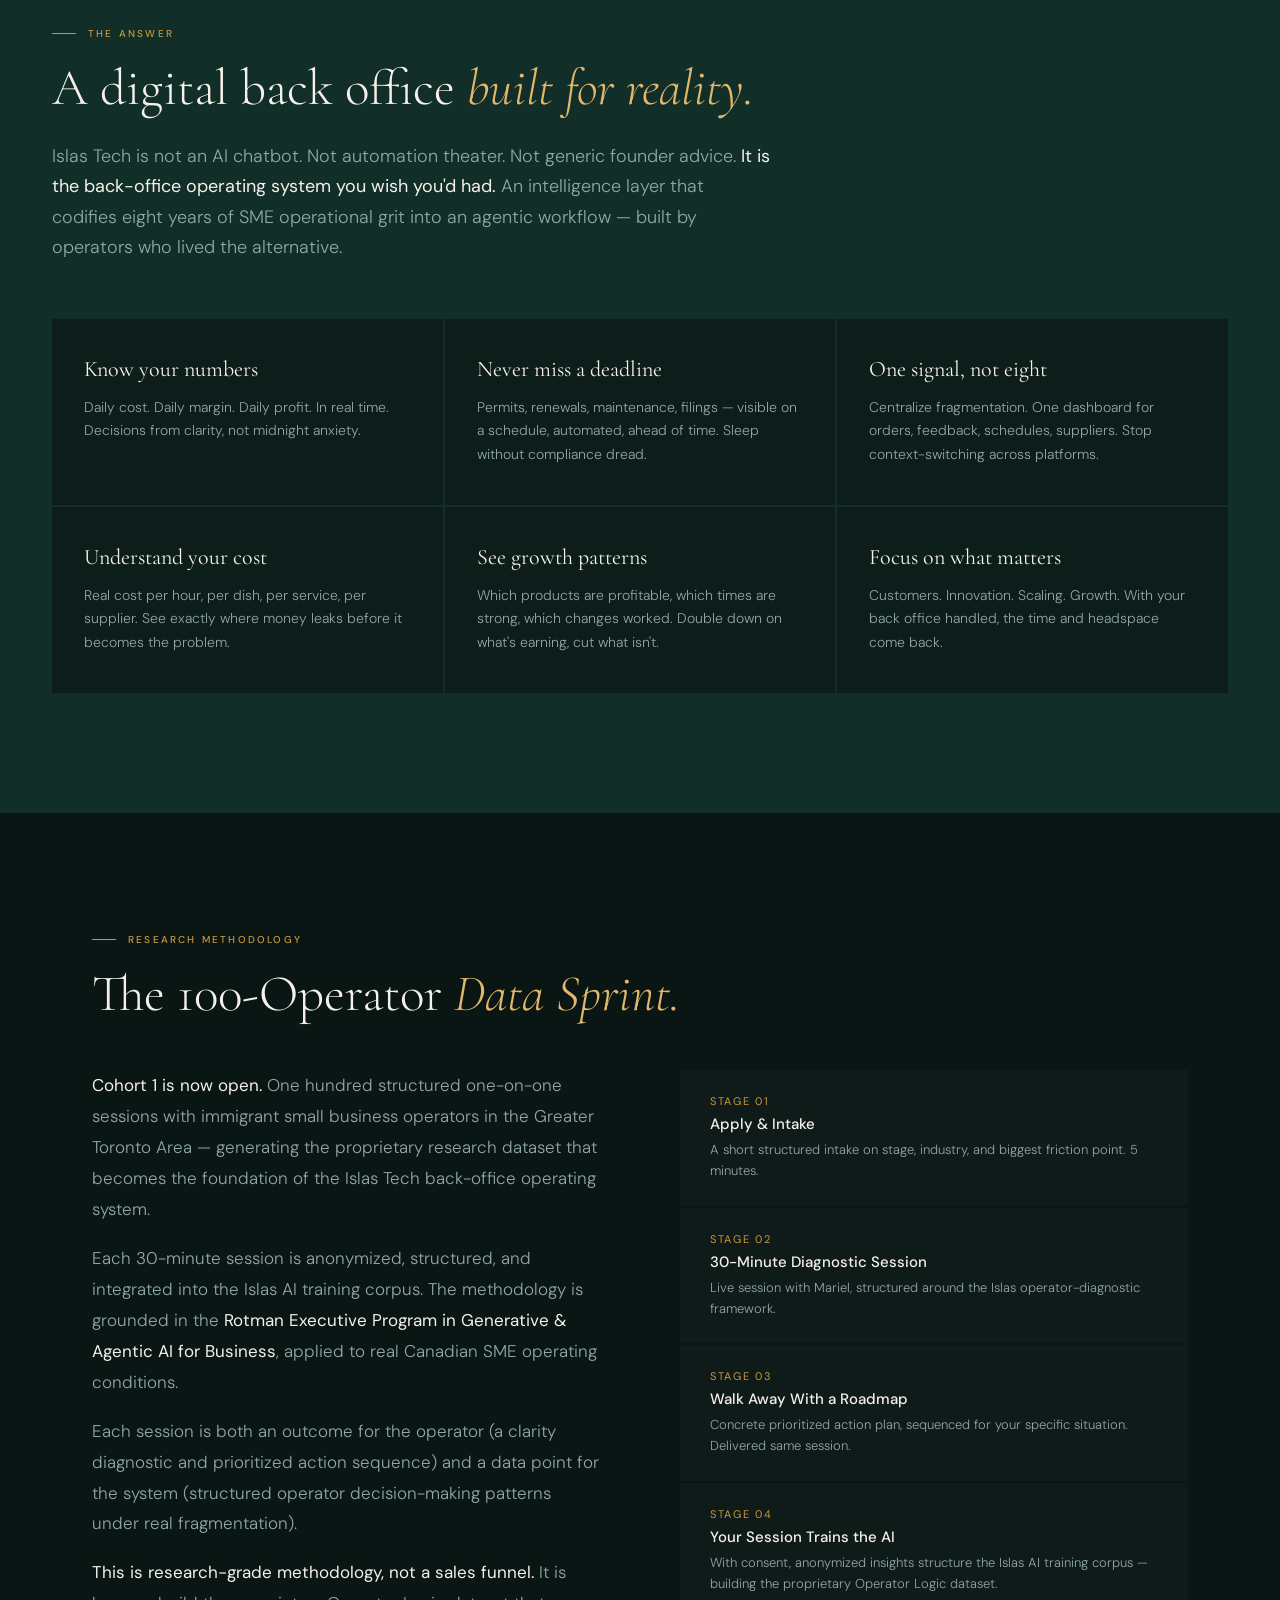
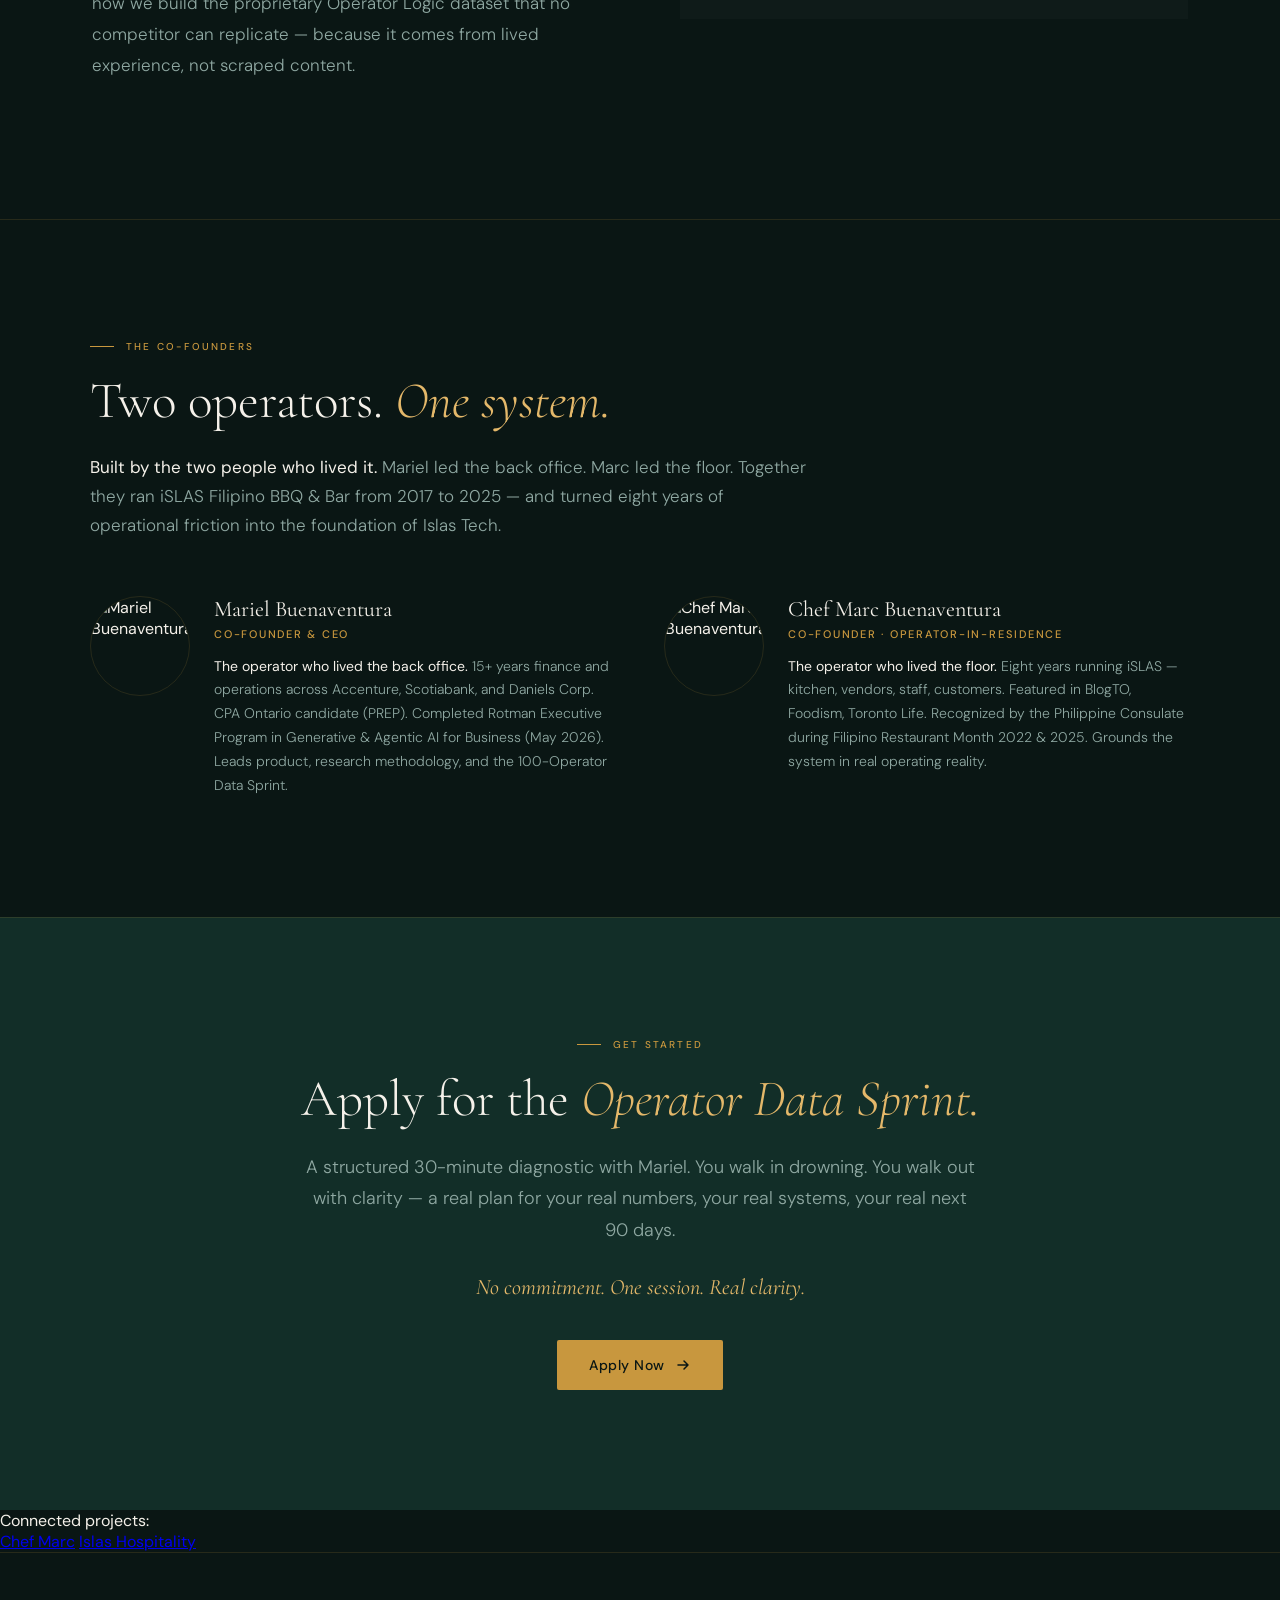
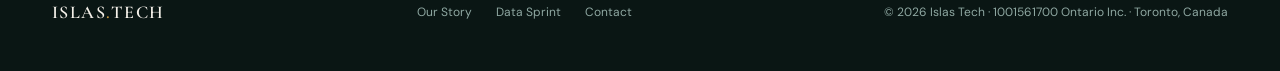
==== commit 824c0682: "Add about.html and ecosystem links" ====
--- a/sites/islastech/index.html
+++ b/sites/islastech/index.html
@@ -384,6 +384,7 @@
       <p>Connected projects:</p>
       <div class="ecosystem-links">
         <a href="https://marcbuen.com" class="ecosystem-link">Chef Marc</a>
+        <a href="https://islasto.com" class="ecosystem-link">Islas Hospitality</a>
       </div>
     </div>
   </section>
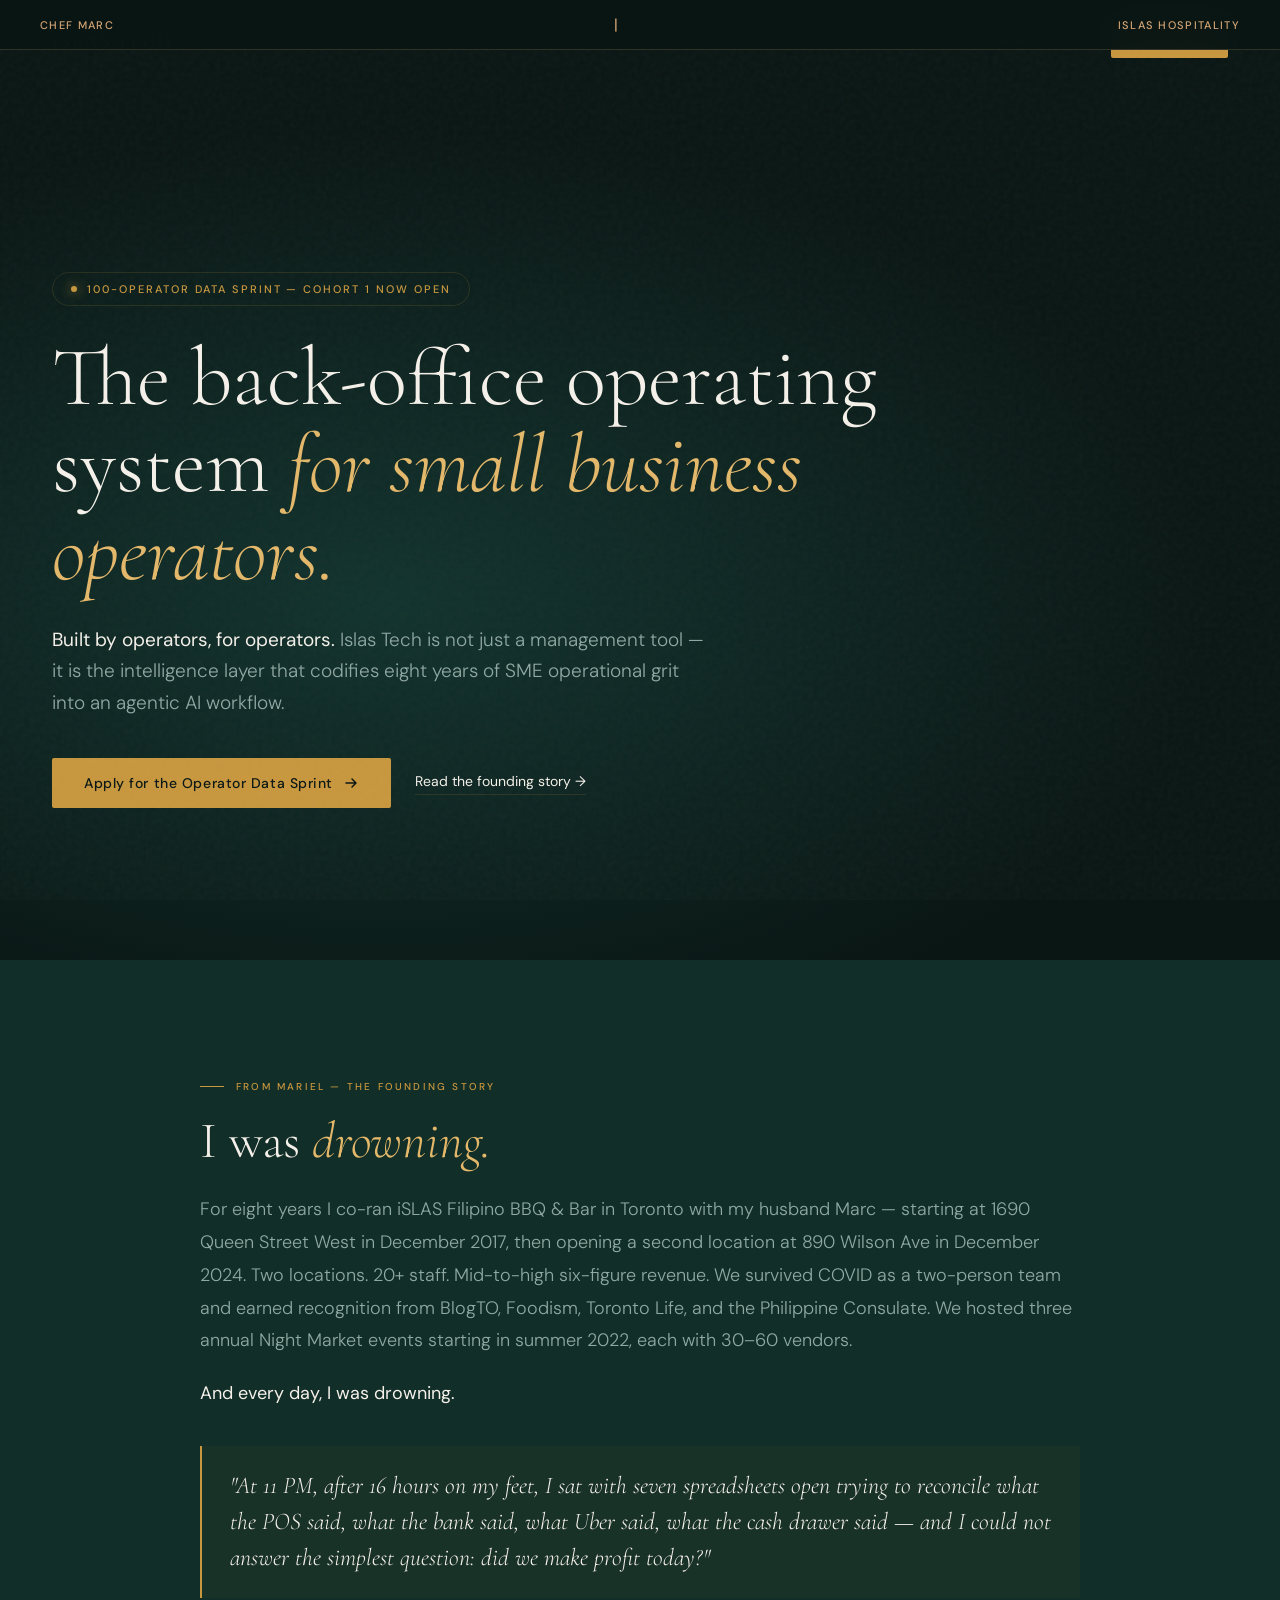
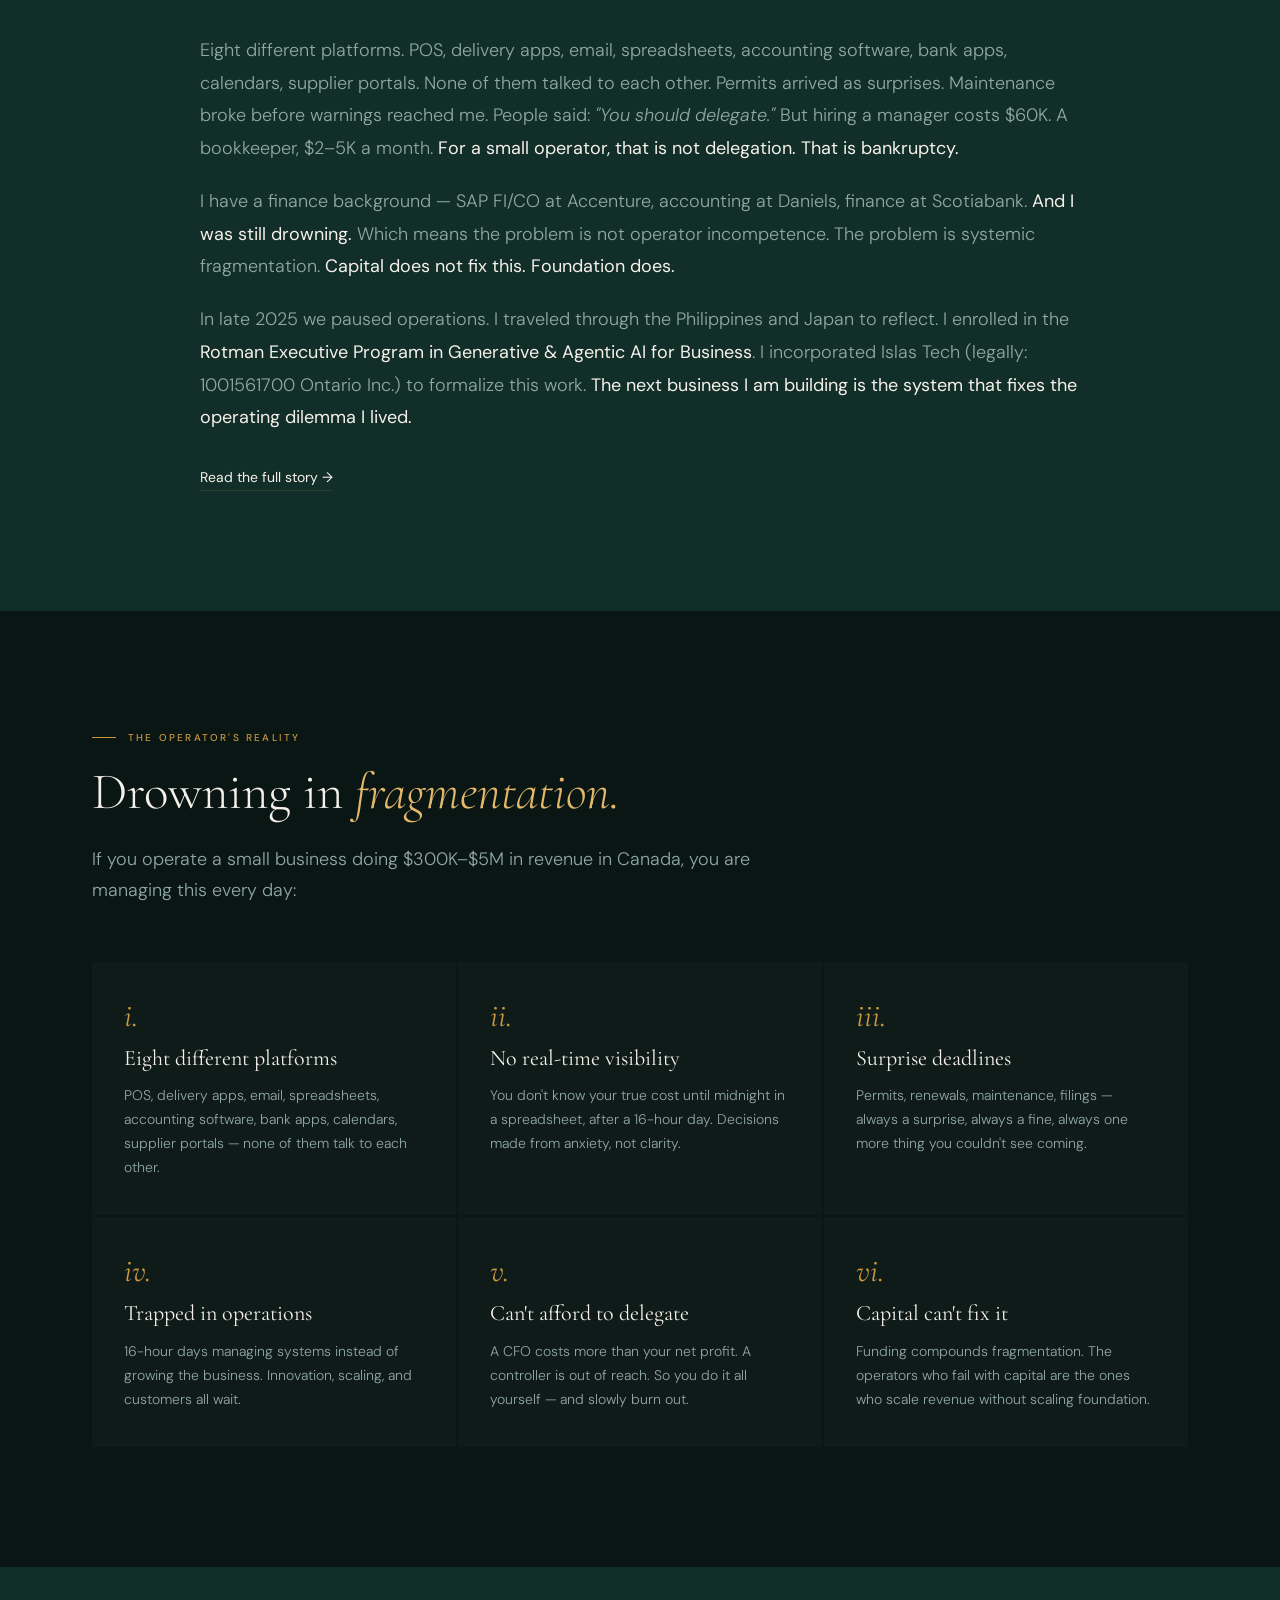
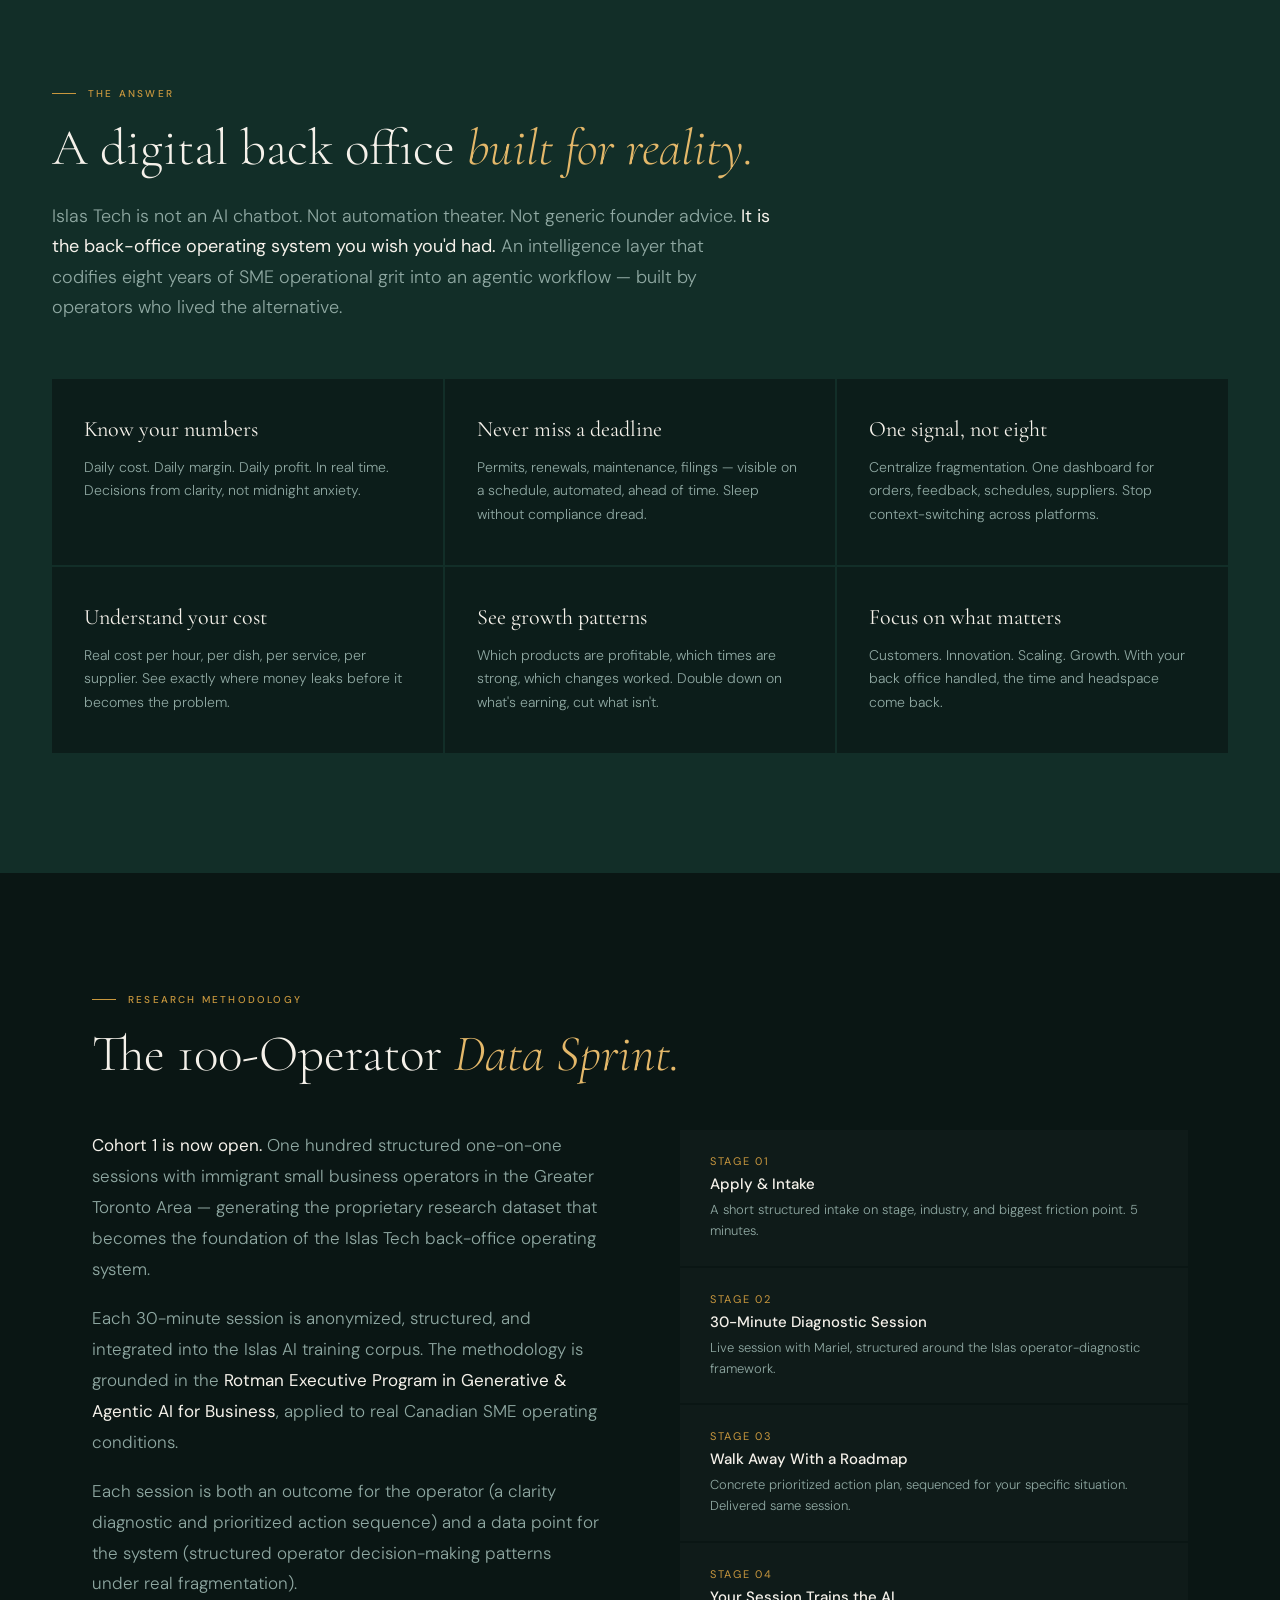
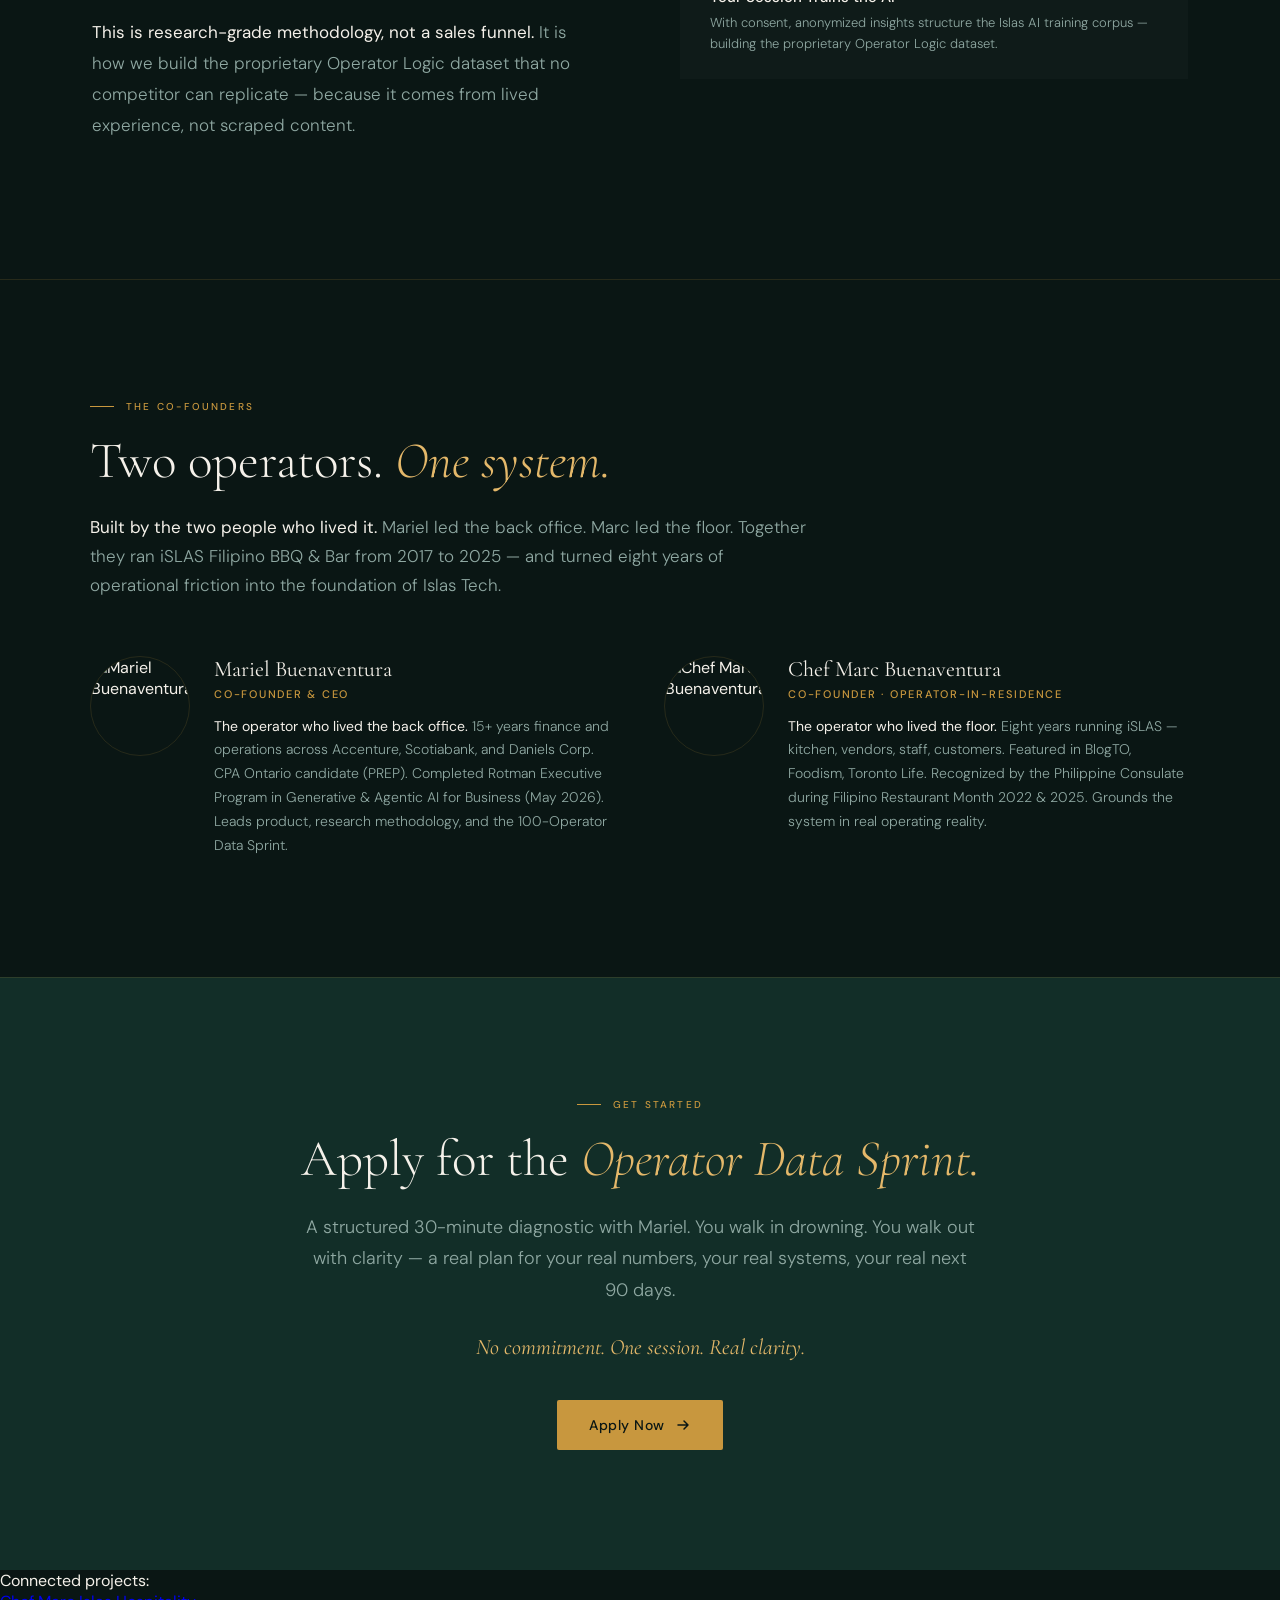
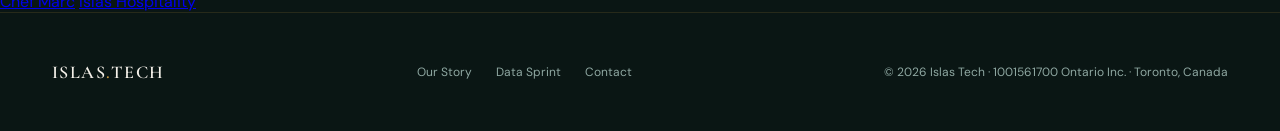
==== commit f764d470: "Add ecosystem navigation to Islas Tech" ====
--- a/sites/islastech/index.html
+++ b/sites/islastech/index.html
@@ -166,7 +166,15 @@
   </style>
 </head>
 <body>
-
+<!-- ECOSYSTEM NAVIGATION -->
+<nav style="position: fixed; top: 0; left: 0; right: 0; z-index: 10000; background: rgba(10,22,20,0.98); backdrop-filter: blur(16px); padding: 14px 40px; display: flex; gap: 40px; align-items: center; border-bottom: 1px solid rgba(212,165,116,0.2);">
+  <a href="https://marcbuen.com" style="color: #d4a574; text-decoration: none; font-size: 11px; font-weight: 500; letter-spacing: 0.12em; text-transform: uppercase;">Chef Marc</a>
+  <span style="color: #d4a574;">|</span>
+  <a href="https://islasto.com" style="color: #d4a574; text-decoration: none; font-size: 11px; font-weight: 500; letter-spacing: 0.12em; text-transform: uppercase;">Islas Hospitality</a>
+</nav>
+<style>
+  body { padding-top: 60px !important; }
+</style>
   <nav id="nav">
     <a href="index.html" class="nav-logo">ISLAS<span>.</span>TECH</a>
     <div class="nav-links">
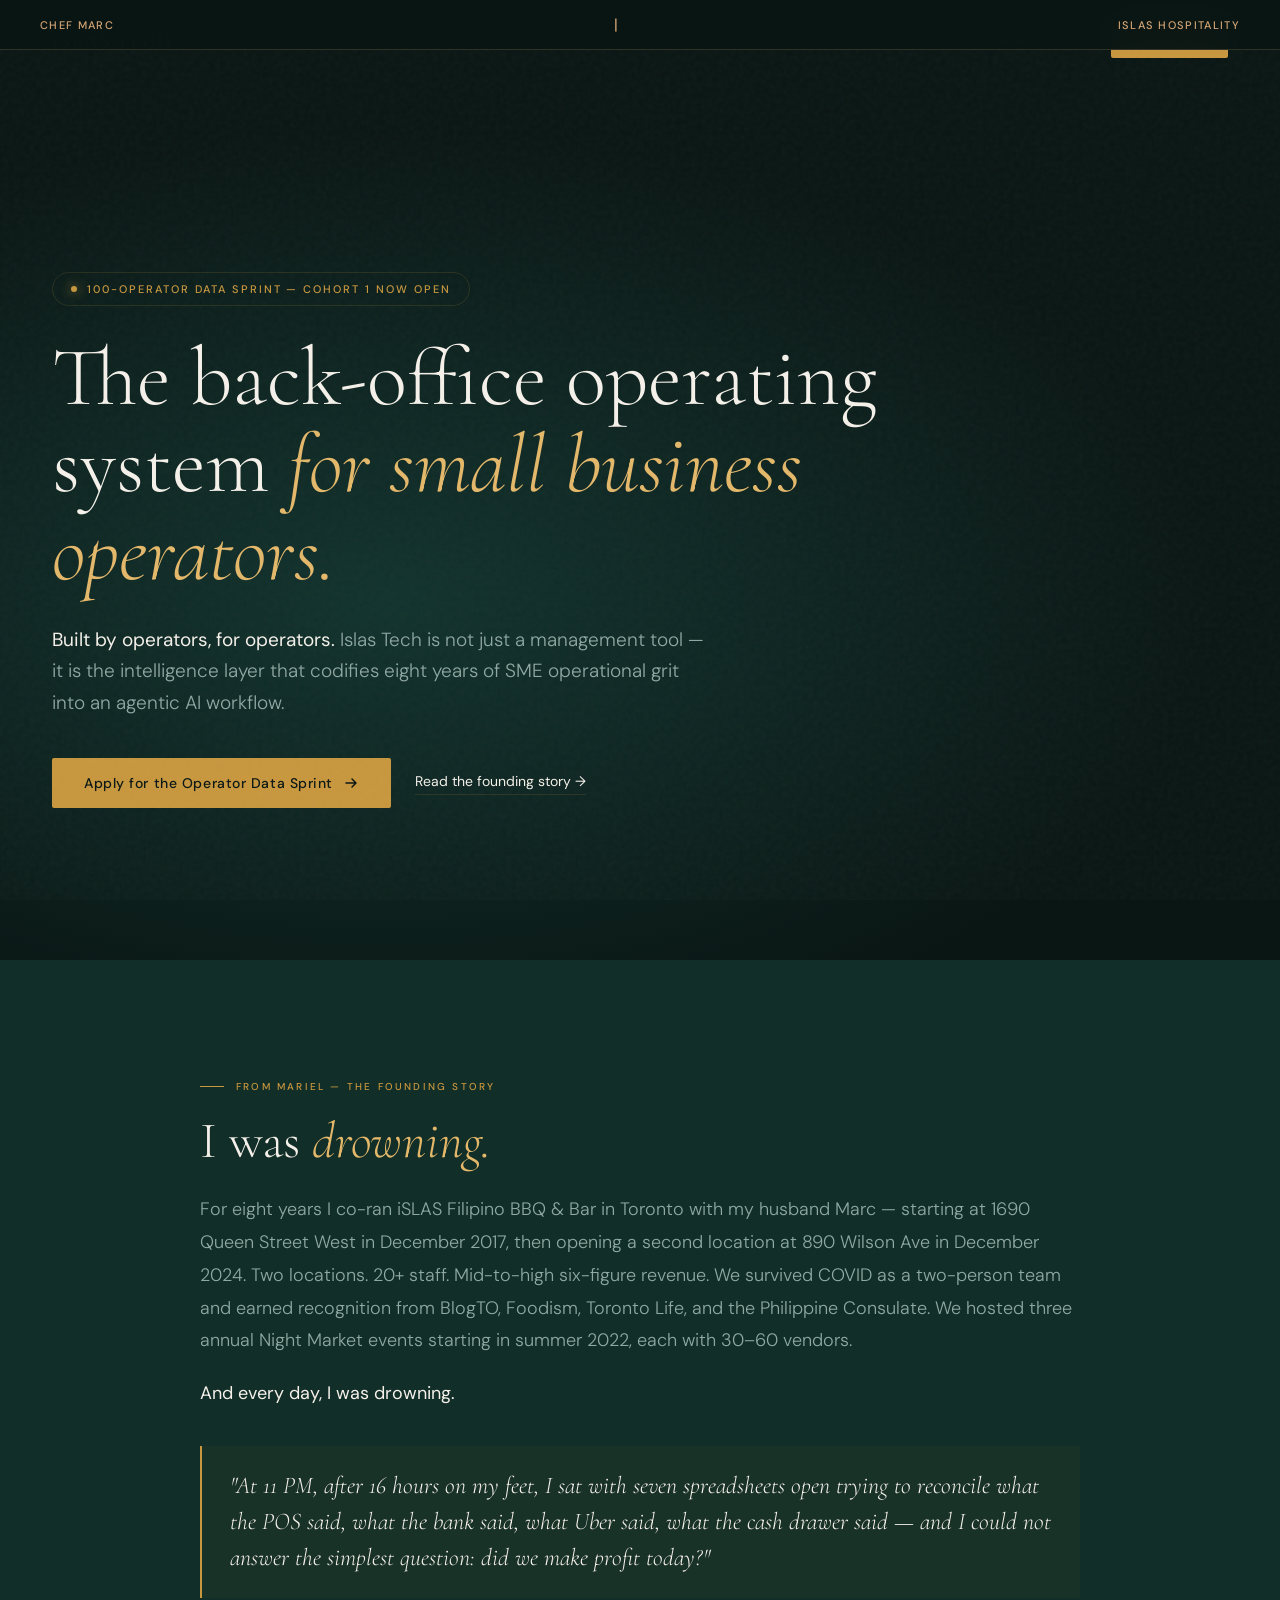
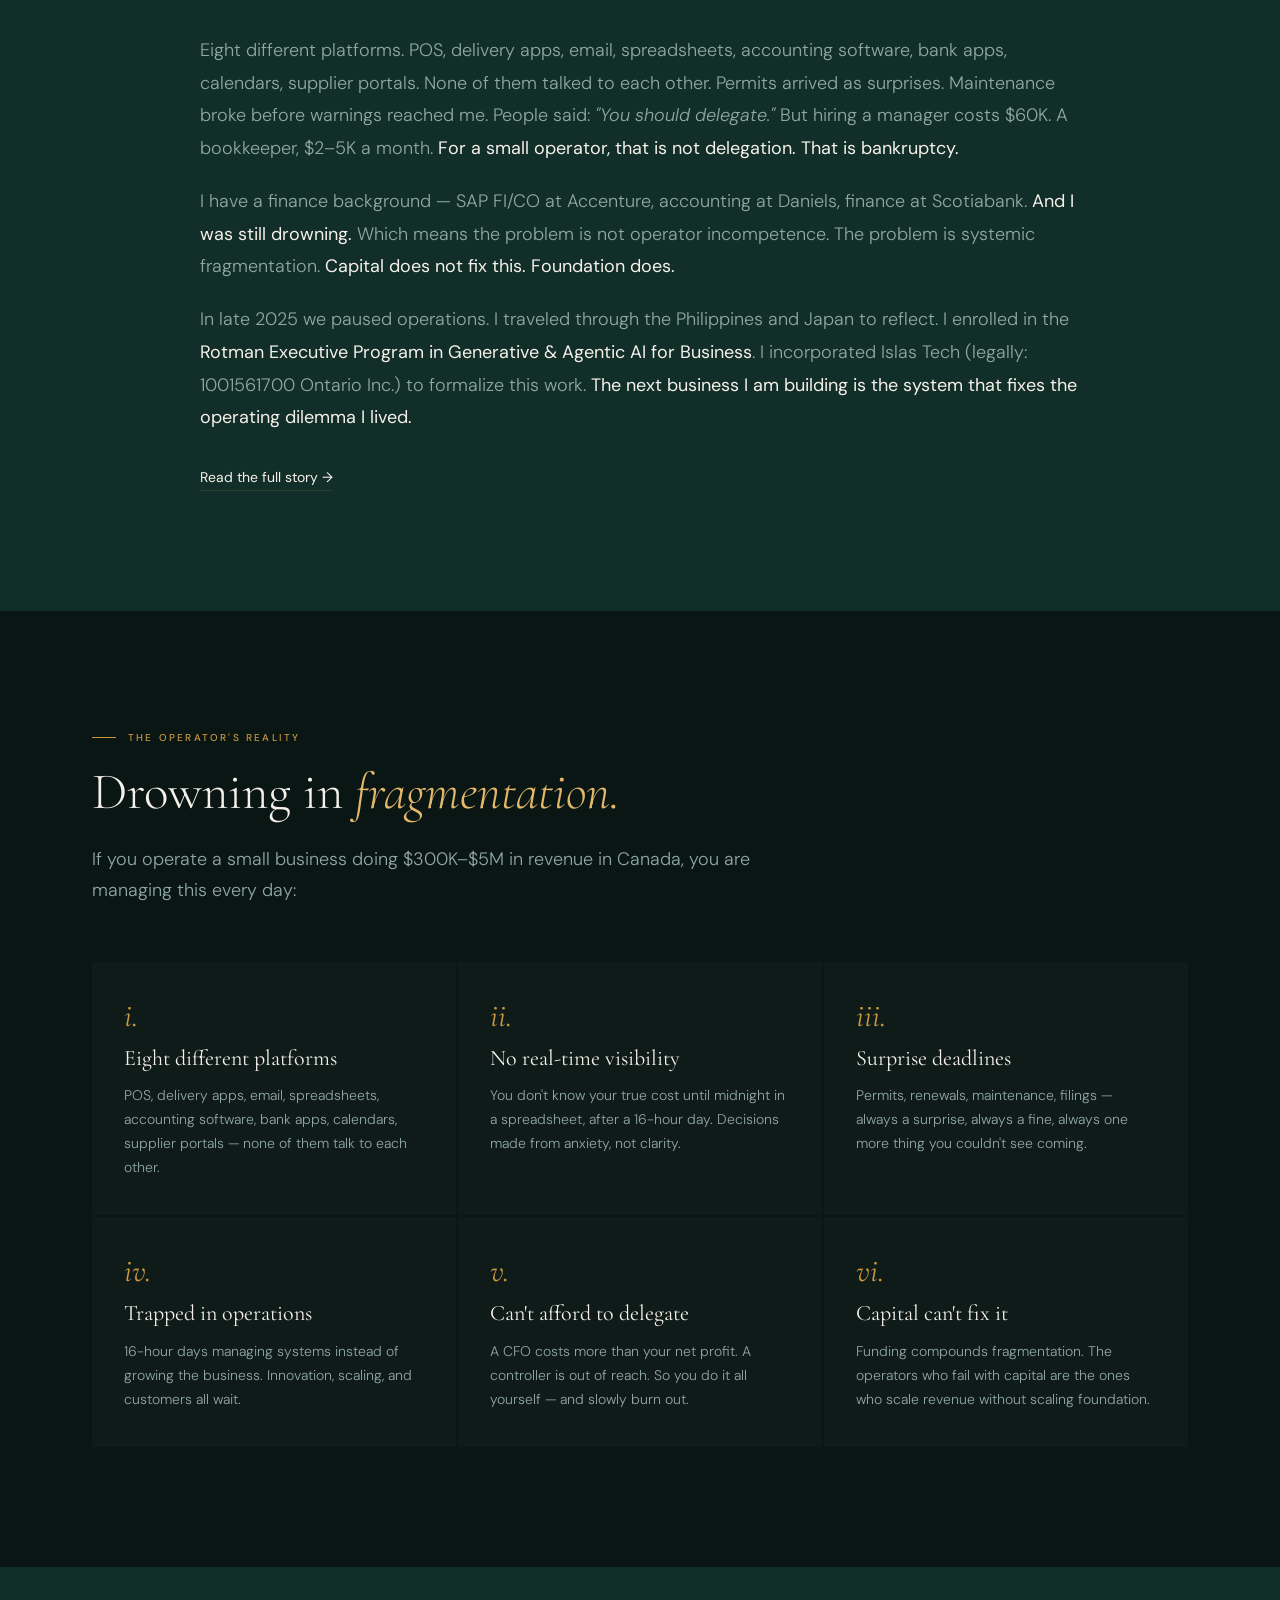
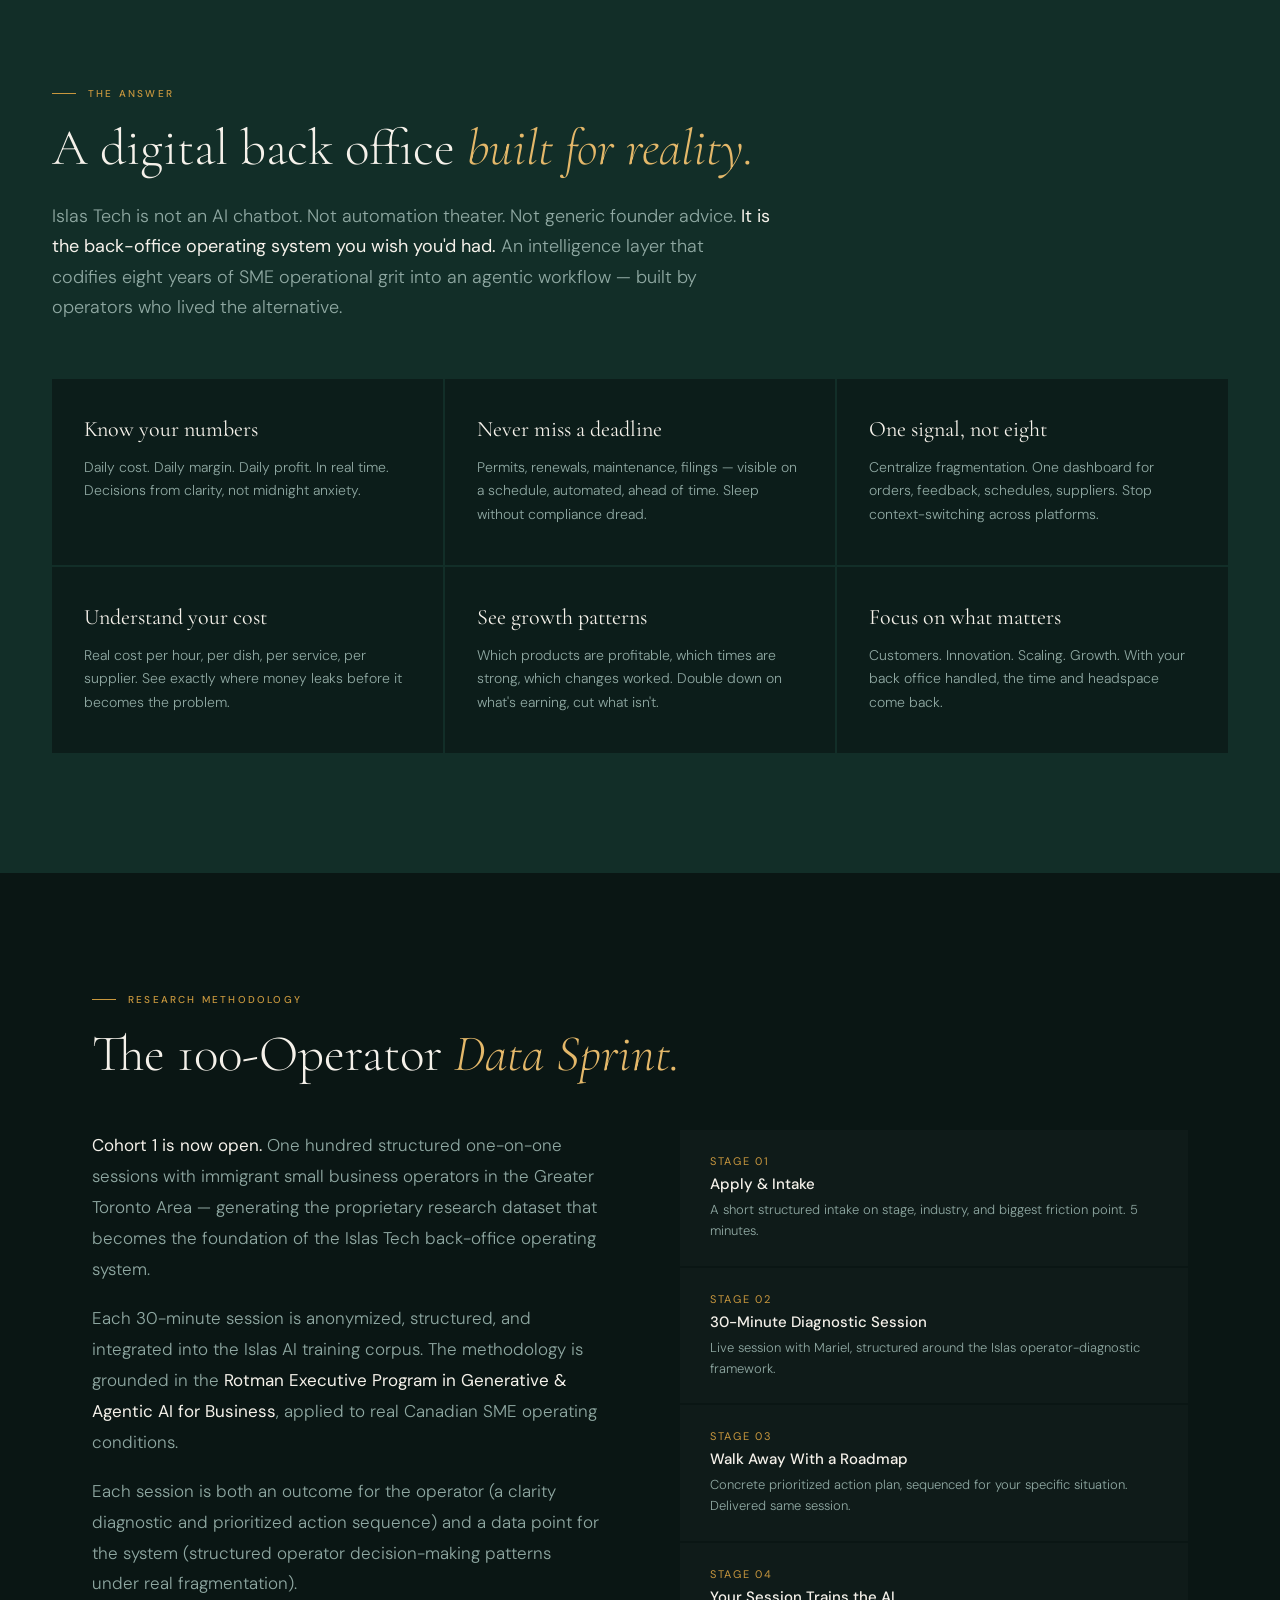
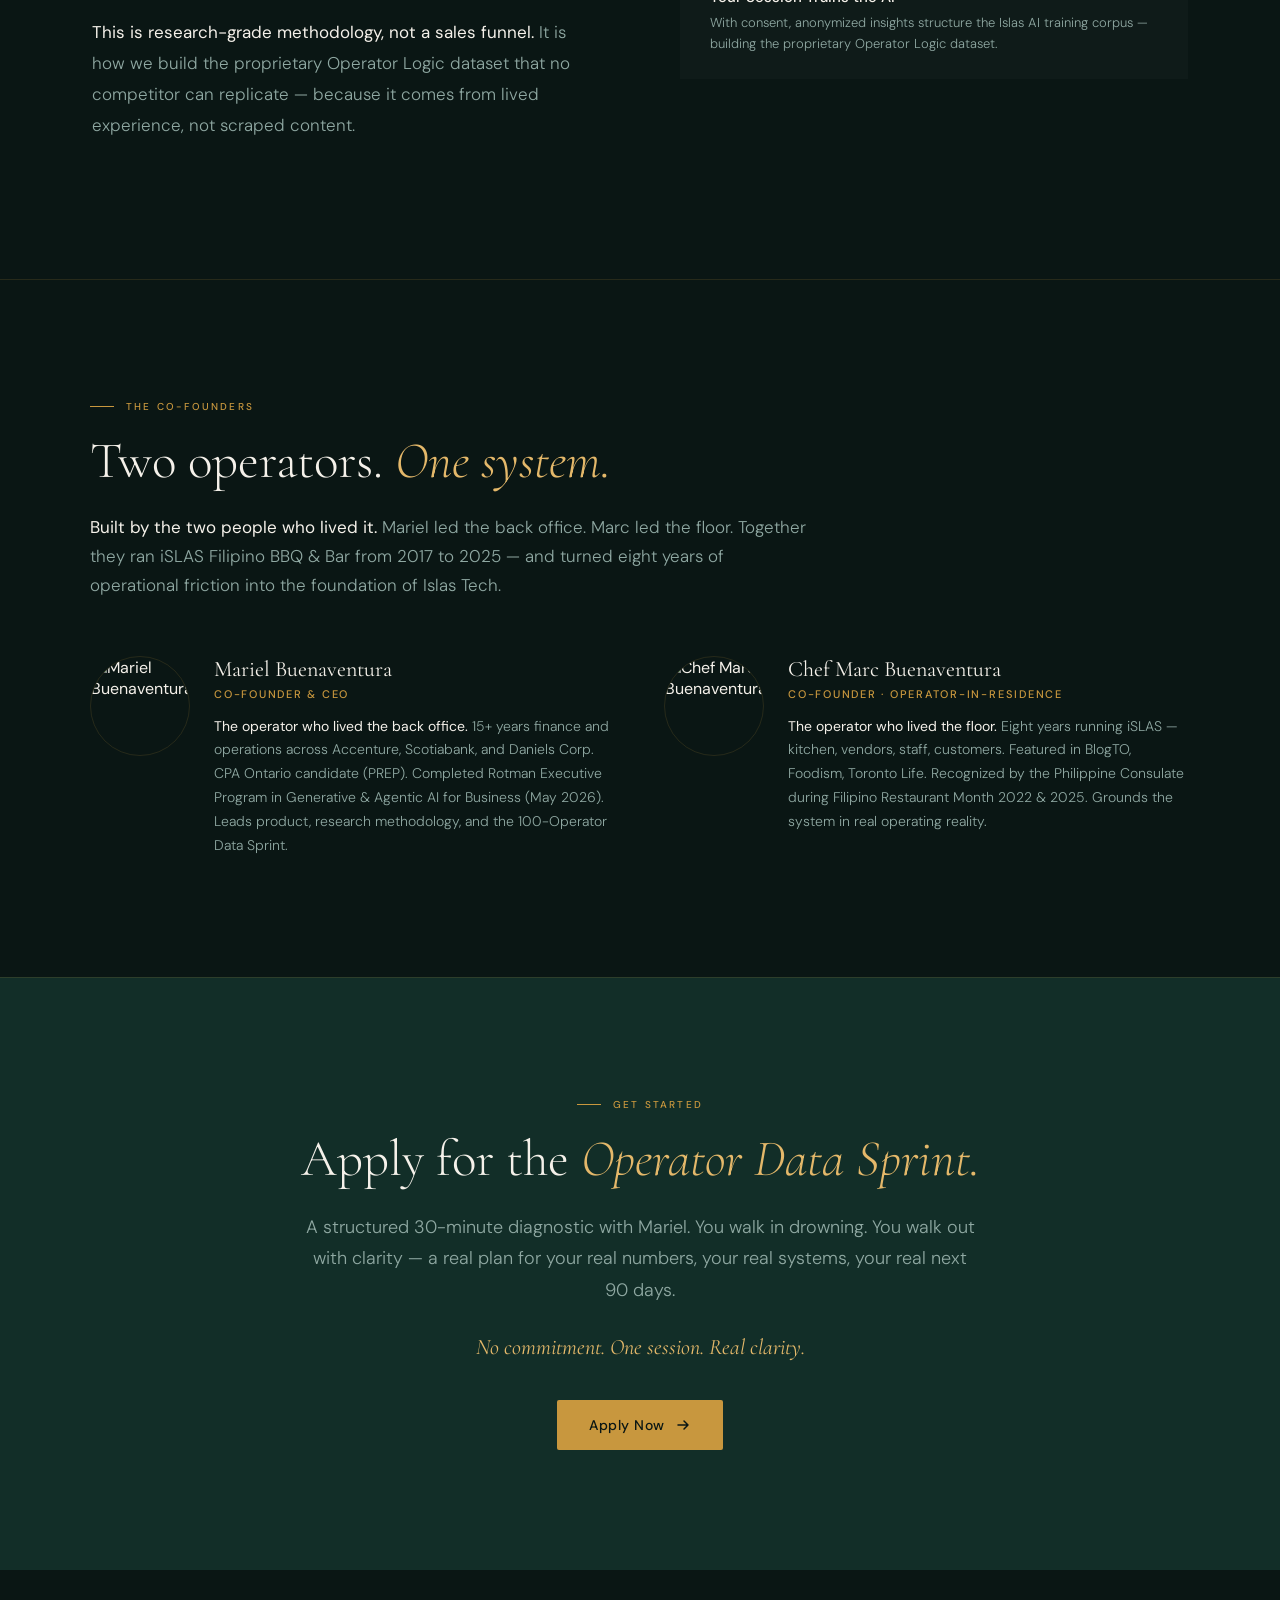
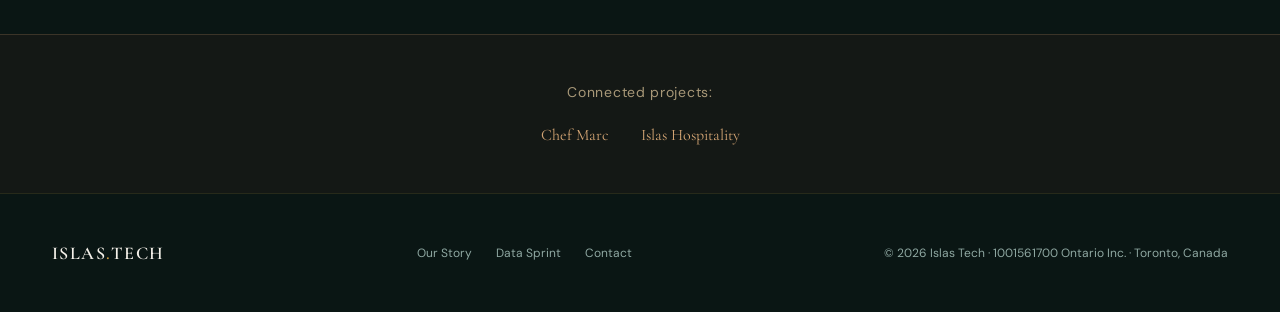
==== commit e2d21f65: "Center and style ecosystem section to match marcbuen.com professional look" ====
--- a/sites/islastech/index.html
+++ b/sites/islastech/index.html
@@ -387,15 +387,15 @@
   </section>
 
   <!-- ECOSYSTEM -->
-  <section class="ecosystem-section">
-    <div class="ecosystem-inner">
-      <p>Connected projects:</p>
-      <div class="ecosystem-links">
-        <a href="https://marcbuen.com" class="ecosystem-link">Chef Marc</a>
-        <a href="https://islasto.com" class="ecosystem-link">Islas Hospitality</a>
-      </div>
-    </div>
-  </section>
+<section class="ecosystem-section" style="text-align: center; padding: 3rem 2rem; background: rgba(45,31,24,0.3); border-top: 1px solid rgba(212,165,116,0.2); margin-top: 4rem;">
+  <div class="ecosystem-inner">
+    <p style="color: #a89878; margin-bottom: 1.5rem; font-size: 14px; letter-spacing: 0.05em;">Connected projects:</p>
+    <div class="ecosystem-links" style="display: flex; justify-content: center; gap: 2rem; flex-wrap: wrap;">
+      <a href="https://marcbuen.com" class="ecosystem-link" style="color: #d4a574; text-decoration: none; font-size: 16px; font-weight: 400; font-family: 'Cormorant Garamond', serif;">Chef Marc</a>
+      <a href="https://islasto.com" class="ecosystem-link" style="color: #d4a574; text-decoration: none; font-size: 16px; font-weight: 400; font-family: 'Cormorant Garamond', serif;">Islas Hospitality</a>
+    </div>
+  </div>
+</section>
 
   <footer>
     <div class="footer-logo">ISLAS<span>.</span>TECH</div>
